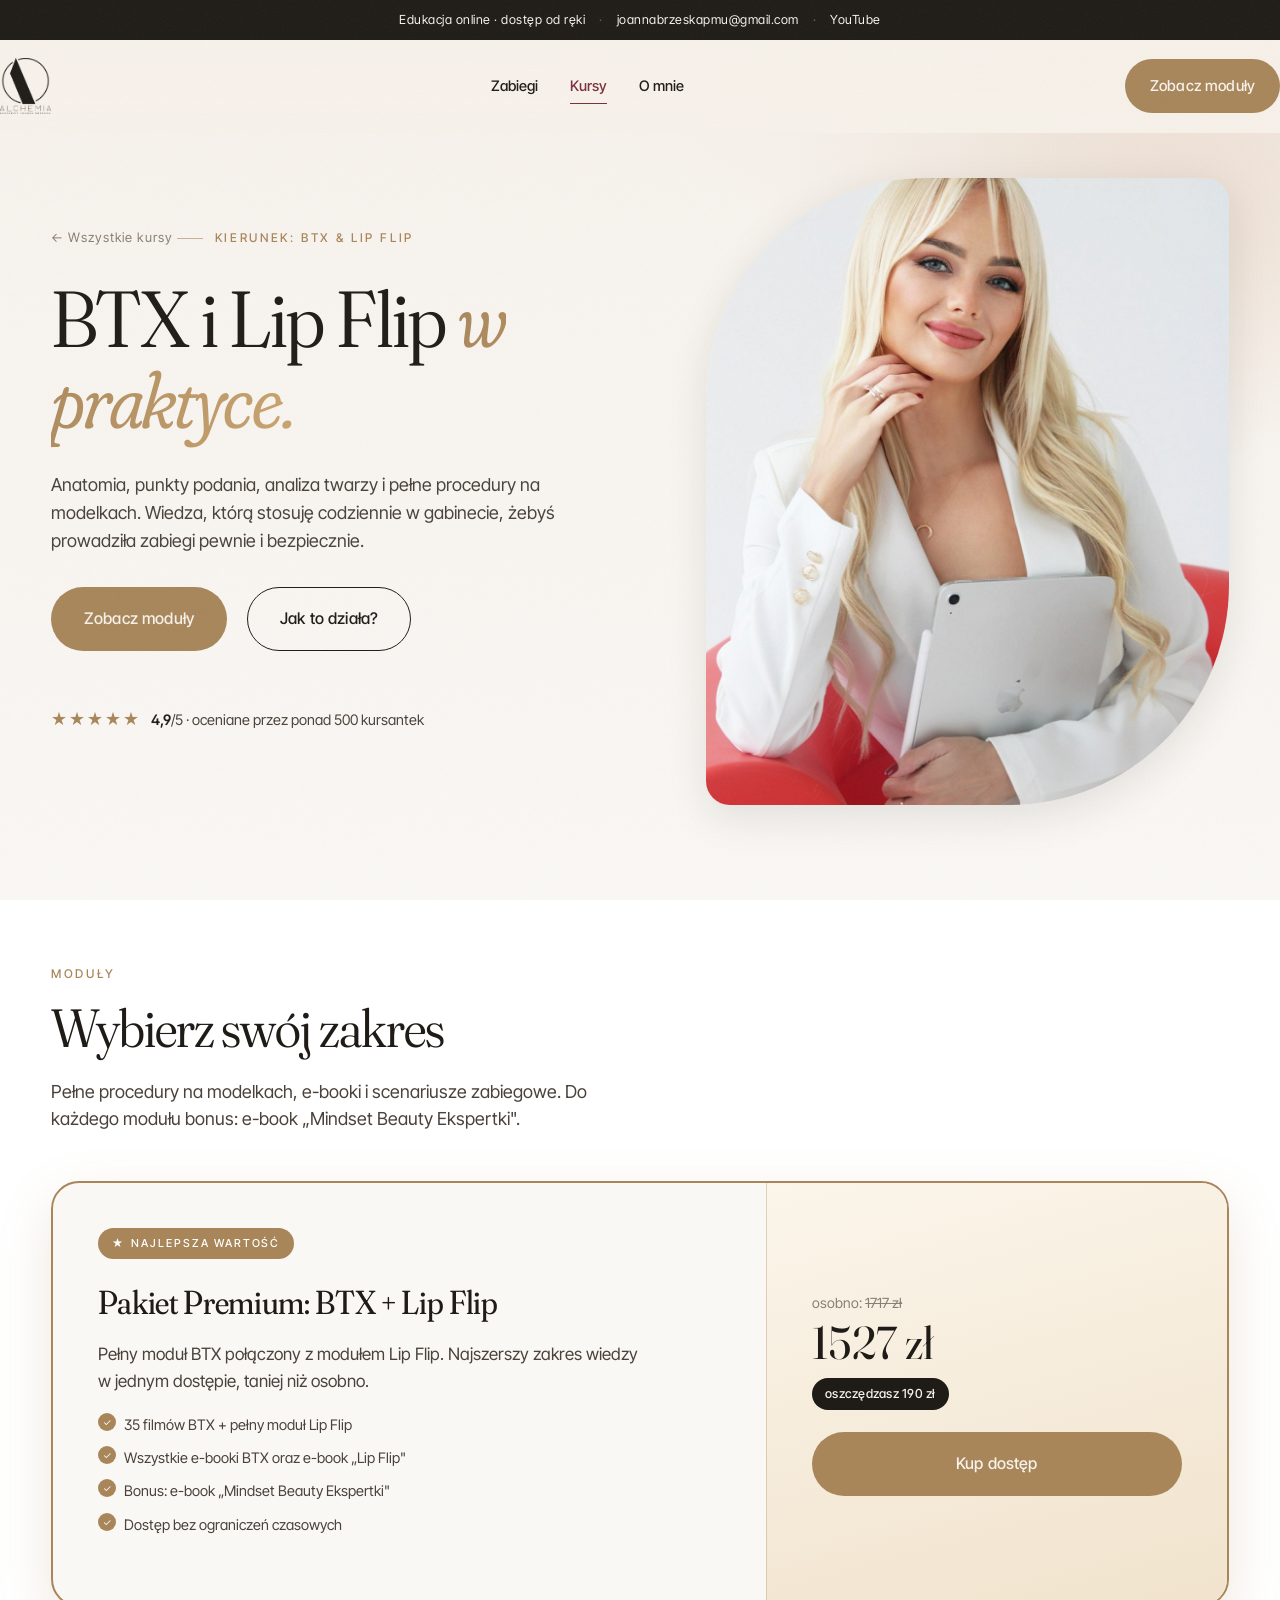
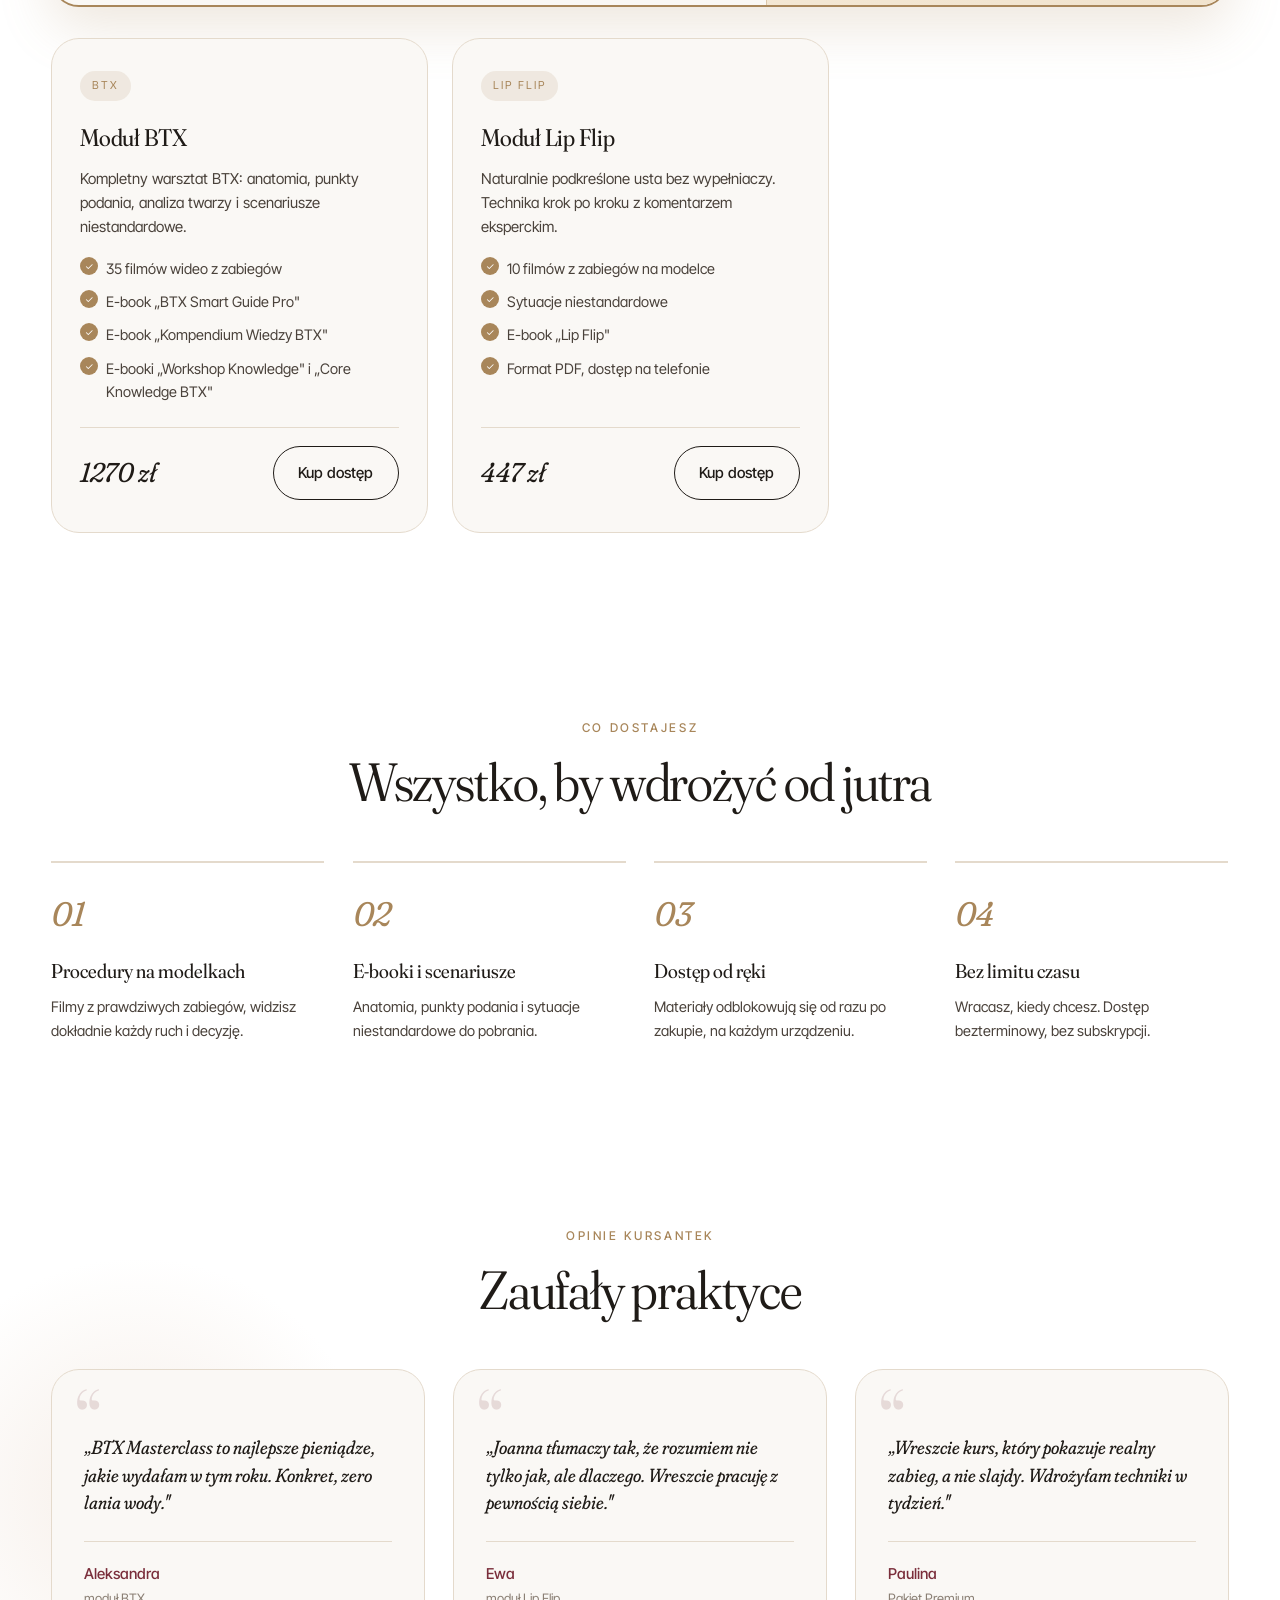
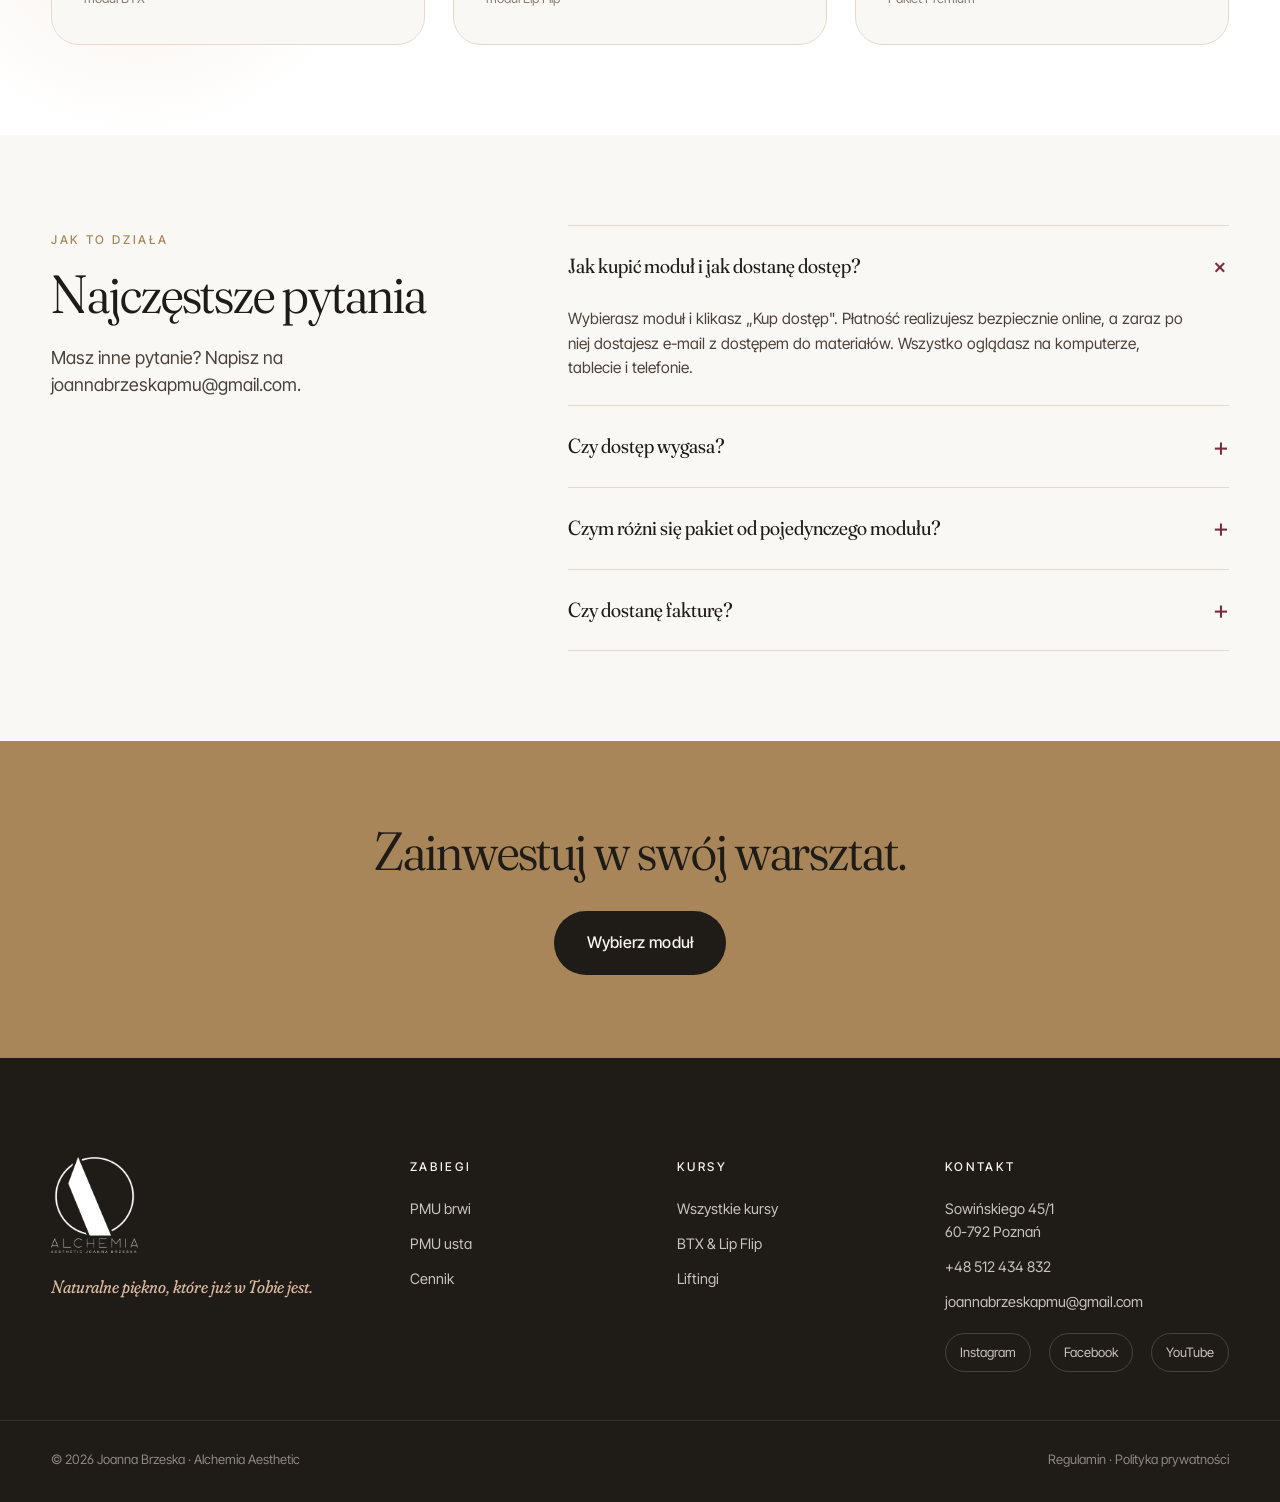
==== kursy-btx.html @ edc07676 "Rozdzielenie kursow na podstrony BTX i Lifting + agregator - kursy.html jako hub kierujacy do dwoch " ====
<!doctype html>
<html lang="pl">
<head>
<meta charset="utf-8" />
<meta name="viewport" content="width=device-width, initial-scale=1" />
<title>Kursy BTX i Lip Flip · Joanna Brzeska</title>
<meta name="description" content="Moduły online BTX i Lip Flip dla specjalistek: pełne procedury na modelkach, anatomia, punkty podania i e-booki. Dostęp od ręki, bez limitu czasu." />
<meta name="theme-color" content="#F7F2EC" />
<link rel="canonical" href="https://joannabrzeska.pl/kursy-btx.html" />
<link rel="icon" type="image/png" href="assets/favicon.png" />
<link rel="apple-touch-icon" href="assets/apple-touch-icon.png" />
<meta property="og:type" content="website" />
<meta property="og:locale" content="pl_PL" />
<meta property="og:site_name" content="Alchemia Aesthetic Joanna Brzeska" />
<meta property="og:url" content="https://joannabrzeska.pl/kursy-btx.html" />
<meta property="og:title" content="Kursy BTX i Lip Flip · Joanna Brzeska" />
<meta property="og:description" content="Moduły online BTX i Lip Flip: pełne procedury na modelkach i e-booki. Dostęp od ręki, bez limitu czasu." />
<meta property="og:image" content="https://joannabrzeska.pl/assets/og-default.jpg" />
<meta property="og:image:width" content="1200" />
<meta property="og:image:height" content="630" />
<meta name="twitter:card" content="summary_large_image" />
<meta name="twitter:title" content="Kursy BTX i Lip Flip · Joanna Brzeska" />
<meta name="twitter:description" content="Moduły online BTX i Lip Flip. Dostęp od ręki, bez limitu czasu." />
<meta name="twitter:image" content="https://joannabrzeska.pl/assets/og-default.jpg" />
<!-- TODO kampanie: wklej tu GA4 / Meta Pixel / Google Ads tag -->
<link rel="preconnect" href="https://fonts.googleapis.com">
<link rel="preconnect" href="https://fonts.gstatic.com" crossorigin>
<link href="https://fonts.googleapis.com/css2?family=Fraunces:ital,opsz,wght,SOFT@0,9..144,300..700,0..100;1,9..144,300..700,0..100&family=Inter+Tight:wght@300;400;500;600&display=swap" rel="stylesheet">
<link rel="stylesheet" href="styles.css" />
</head>
<body class="theme-kursy">

<div class="topbar">
  <div class="container topbar__inner">
    <span>Edukacja online · dostęp od ręki</span>
    <span class="dot">·</span>
    <a href="mailto:joannabrzeskapmu@gmail.com">joannabrzeskapmu@gmail.com</a>
    <span class="dot">·</span>
    <a href="https://www.youtube.com/@joannabrzeska" target="_blank" rel="noopener">YouTube</a>
  </div>
</div>

<header class="nav" id="nav">
  <div class="container nav__inner">
    <a href="index.html" class="brand" aria-label="Alchemia Aesthetic Joanna Brzeska">
      <img class="brand__logo" src="assets/logo-dark.png" alt="Alchemia Aesthetic Joanna Brzeska" width="951" height="1054" decoding="async" />
    </a>
    <nav class="nav__links" aria-label="Główne">
      <a href="zabiegi.html">Zabiegi</a>
      <div class="nav__item nav__item--has-menu">
        <a href="kursy.html" class="is-active" aria-current="page">Kursy</a>
        <div class="nav__menu">
          <a href="kursy.html">Wszystkie kursy</a>
          <a href="kursy-btx.html">BTX &amp; Lip Flip</a>
          <a href="kursy-lifting.html">Liftingi</a>
        </div>
      </div>
      <a href="index.html#o-mnie">O mnie</a>
    </nav>
    <div class="nav__actions">
      <a href="#moduly" class="btn btn--gold">Zobacz moduły</a>
    </div>
    <button class="nav__burger" aria-label="Menu" aria-expanded="false">
      <span></span><span></span><span></span>
    </button>
  </div>
</header>

<!-- PAGE HERO -->
<section class="page-hero">
  <div class="container page-hero__grid">
    <div class="page-hero__copy reveal">
      <a href="kursy.html" class="back-link">&larr; Wszystkie kursy</a>
      <span class="eyebrow">Kierunek: BTX &amp; Lip Flip</span>
      <h1 class="display">BTX i Lip Flip <em>w praktyce.</em></h1>
      <p class="lede">Anatomia, punkty podania, analiza twarzy i pełne procedury na modelkach. Wiedza, którą stosuję codziennie w gabinecie, żebyś prowadziła zabiegi pewnie i bezpiecznie.</p>
      <div class="hero__cta">
        <a href="#moduly" class="btn btn--gold btn--lg">Zobacz moduły</a>
        <a href="#faq" class="btn btn--ghost btn--lg">Jak to działa?</a>
      </div>
      <div class="rating reveal">
        <span class="rating__stars" aria-hidden="true">★★★★★</span>
        <span class="rating__text"><strong>4,9</strong>/5 &middot; oceniane przez ponad 500 kursantek</span>
      </div>
    </div>
    <div class="page-hero__visual reveal">
      <div class="page-hero__img" style="background-image:url('assets/kursy-hero.jpg')"></div>
    </div>
  </div>
</section>

<!-- MODULES -->
<section class="modules-light" id="moduly">
  <div class="container">
    <div class="section-head section-head--left reveal">
      <span class="eyebrow">Moduły</span>
      <h2 class="display display--md">Wybierz swój zakres</h2>
      <p class="lede">Pełne procedury na modelkach, e-booki i scenariusze zabiegowe. Do każdego modułu bonus: e-book „Mindset Beauty Ekspertki".</p>
    </div>

    <article class="bundle reveal">
      <div class="bundle__main">
        <span class="bundle__badge">Najlepsza wartość</span>
        <h3>Pakiet Premium: BTX + Lip Flip</h3>
        <p>Pełny moduł BTX połączony z modułem Lip Flip. Najszerszy zakres wiedzy w jednym dostępie, taniej niż osobno.</p>
        <ul class="module-card__incl">
          <li>35 filmów BTX + pełny moduł Lip Flip</li>
          <li>Wszystkie e-booki BTX oraz e-book „Lip Flip"</li>
          <li>Bonus: e-book „Mindset Beauty Ekspertki"</li>
          <li>Dostęp bez ograniczeń czasowych</li>
        </ul>
      </div>
      <div class="bundle__buy">
        <span class="bundle__was">osobno: <s>1717 zł</s></span>
        <span class="bundle__now">1527 zł</span>
        <span class="bundle__save">oszczędzasz 190 zł</span>
        <a href="#" data-checkout="btx-premium" class="btn btn--gold btn--lg">Kup dostęp</a>
      </div>
    </article>

    <div class="modules-light__grid">
      <article class="module-card reveal">
        <span class="module-card__cat">BTX</span>
        <h3>Moduł BTX</h3>
        <p>Kompletny warsztat BTX: anatomia, punkty podania, analiza twarzy i scenariusze niestandardowe.</p>
        <ul class="module-card__incl">
          <li>35 filmów wideo z zabiegów</li>
          <li>E-book „BTX Smart Guide Pro"</li>
          <li>E-book „Kompendium Wiedzy BTX"</li>
          <li>E-booki „Workshop Knowledge" i „Core Knowledge BTX"</li>
        </ul>
        <div class="module-card__foot">
          <span class="module-card__price">1270 zł</span>
          <a href="#" data-checkout="btx-modul" class="btn btn--ghost">Kup dostęp</a>
        </div>
      </article>

      <article class="module-card reveal">
        <span class="module-card__cat">Lip Flip</span>
        <h3>Moduł Lip Flip</h3>
        <p>Naturalnie podkreślone usta bez wypełniaczy. Technika krok po kroku z komentarzem eksperckim.</p>
        <ul class="module-card__incl">
          <li>10 filmów z zabiegów na modelce</li>
          <li>Sytuacje niestandardowe</li>
          <li>E-book „Lip Flip"</li>
          <li>Format PDF, dostęp na telefonie</li>
        </ul>
        <div class="module-card__foot">
          <span class="module-card__price">447 zł</span>
          <a href="#" data-checkout="lip-flip" class="btn btn--ghost">Kup dostęp</a>
        </div>
      </article>
    </div>
  </div>
</section>

<!-- WHAT YOU GET -->
<section class="benefits-light">
  <div class="container">
    <div class="section-head reveal">
      <span class="eyebrow">Co dostajesz</span>
      <h2 class="display display--md">Wszystko, by wdrożyć od jutra</h2>
    </div>
    <div class="benefits-light__grid">
      <div class="benefitl reveal"><span class="benefitl__num">01</span><h3>Procedury na modelkach</h3><p>Filmy z prawdziwych zabiegów, widzisz dokładnie każdy ruch i decyzję.</p></div>
      <div class="benefitl reveal"><span class="benefitl__num">02</span><h3>E-booki i scenariusze</h3><p>Anatomia, punkty podania i sytuacje niestandardowe do pobrania.</p></div>
      <div class="benefitl reveal"><span class="benefitl__num">03</span><h3>Dostęp od ręki</h3><p>Materiały odblokowują się od razu po zakupie, na każdym urządzeniu.</p></div>
      <div class="benefitl reveal"><span class="benefitl__num">04</span><h3>Bez limitu czasu</h3><p>Wracasz, kiedy chcesz. Dostęp bezterminowy, bez subskrypcji.</p></div>
    </div>
  </div>
</section>

<!-- TESTIMONIALS -->
<section class="testimonials">
  <div class="container">
    <div class="section-head reveal">
      <span class="eyebrow">Opinie kursantek</span>
      <h2 class="display display--md">Zaufały praktyce</h2>
    </div>
    <div class="testimonials__grid">
      <blockquote class="testi reveal">
        <p>„BTX Masterclass to najlepsze pieniądze, jakie wydałam w tym roku. Konkret, zero lania wody."</p>
        <footer><strong>Aleksandra</strong><span>moduł BTX</span></footer>
      </blockquote>
      <blockquote class="testi reveal">
        <p>„Joanna tłumaczy tak, że rozumiem nie tylko jak, ale dlaczego. Wreszcie pracuję z pewnością siebie."</p>
        <footer><strong>Ewa</strong><span>moduł Lip Flip</span></footer>
      </blockquote>
      <blockquote class="testi reveal">
        <p>„Wreszcie kurs, który pokazuje realny zabieg, a nie slajdy. Wdrożyłam techniki w tydzień."</p>
        <footer><strong>Paulina</strong><span>Pakiet Premium</span></footer>
      </blockquote>
    </div>
  </div>
</section>

<!-- FAQ -->
<section class="faq faq--light" id="faq">
  <div class="container faq__inner">
    <div class="section-head section-head--left reveal">
      <span class="eyebrow">Jak to działa</span>
      <h2 class="display display--md">Najczęstsze pytania</h2>
      <p class="lede">Masz inne pytanie? Napisz na <a href="mailto:joannabrzeskapmu@gmail.com">joannabrzeskapmu@gmail.com</a>.</p>
    </div>
    <div class="faq__list reveal">
      <details class="faq__item" open>
        <summary>Jak kupić moduł i jak dostanę dostęp?</summary>
        <p>Wybierasz moduł i klikasz „Kup dostęp". Płatność realizujesz bezpiecznie online, a zaraz po niej dostajesz e-mail z dostępem do materiałów. Wszystko oglądasz na komputerze, tablecie i telefonie.</p>
      </details>
      <details class="faq__item">
        <summary>Czy dostęp wygasa?</summary>
        <p>Nie. Dostęp jest bezterminowy, wracasz do materiałów, kiedy tylko chcesz, bez żadnej subskrypcji.</p>
      </details>
      <details class="faq__item">
        <summary>Czym różni się pakiet od pojedynczego modułu?</summary>
        <p>Pakiet Premium łączy pełny moduł BTX z modułem Lip Flip w jednym dostępie i jest tańszy niż zakup obu osobno.</p>
      </details>
      <details class="faq__item">
        <summary>Czy dostanę fakturę?</summary>
        <p>Tak. Po zakupie otrzymasz potwierdzenie i fakturę na podany adres e-mail.</p>
      </details>
    </div>
  </div>
</section>

<!-- CTA BAND -->
<section class="cta-band cta-band--gold reveal">
  <div class="container">
    <h2 class="display display--md">Zainwestuj w swój warsztat.</h2>
    <a href="#moduly" class="btn btn--primary btn--lg">Wybierz moduł</a>
  </div>
</section>

<!-- STICKY MOBILE CTA -->
<div class="mobile-cta" aria-label="Szybkie akcje">
  <a href="#moduly" class="btn btn--gold">Zobacz moduły</a>
  <a href="kursy-lifting.html" class="btn btn--ghost">Liftingi</a>
</div>

<footer class="footer">
  <div class="container footer__grid">
    <div class="footer__brand">
      <img class="brand__logo brand__logo--footer" src="assets/logo-white.png" alt="Alchemia Aesthetic Joanna Brzeska" width="951" height="1054" loading="lazy" decoding="async" />
      <p>Naturalne piękno, które już w&nbsp;Tobie jest.</p>
    </div>
    <div>
      <h4>Zabiegi</h4>
      <ul>
        <li><a href="zabiegi.html#oferta">PMU brwi</a></li>
        <li><a href="zabiegi.html#oferta">PMU usta</a></li>
        <li><a href="zabiegi.html#cennik">Cennik</a></li>
      </ul>
    </div>
    <div>
      <h4>Kursy</h4>
      <ul>
        <li><a href="kursy.html">Wszystkie kursy</a></li>
        <li><a href="kursy-btx.html">BTX &amp; Lip Flip</a></li>
        <li><a href="kursy-lifting.html">Liftingi</a></li>
      </ul>
    </div>
    <div>
      <h4>Kontakt</h4>
      <ul>
        <li>Sowińskiego 45/1<br/>60-792 Poznań</li>
        <li><a href="tel:+48512434832">+48 512 434 832</a></li>
        <li><a href="mailto:joannabrzeskapmu@gmail.com">joannabrzeskapmu@gmail.com</a></li>
      </ul>
      <div class="footer__social">
        <a href="https://www.instagram.com/joannabrzeskapmu/" target="_blank" rel="noopener">Instagram</a>
        <a href="https://www.facebook.com/joannabrzeskapmu/" target="_blank" rel="noopener">Facebook</a>
        <a href="https://www.youtube.com/@joannabrzeska" target="_blank" rel="noopener">YouTube</a>
      </div>
    </div>
  </div>
  <div class="container footer__bottom">
    <span>&copy; 2026 Joanna Brzeska · Alchemia Aesthetic</span>
    <span><a href="#">Regulamin</a> · <a href="#">Polityka prywatności</a></span>
  </div>
</footer>

<script src="script.js"></script>
</body>
</html>
---- styles.css ----
/* ============================================
   Joanna Brzeska — Redesign v0.1
   Palette: cream / graphite / burgundy / nude / gold
   Type: Fraunces (display) + Inter Tight (body)
   ============================================ */

:root {
  --cream:        #F7F2EC;
  --cream-2:      #EFE7DC;
  --paper:        #FAF8F5;
  --graphite:     #1F1B17;
  --graphite-2:   #4A423B;
  --muted:        #8A7F74;
  --line:         #E4DACC;
  --nude:         #E8D4C4;
  --nude-2:       #D9B8A0;
  --burgundy:     #7A2E3B;
  --burgundy-dk:  #5C1F2A;
  --gold:         #A8865A;

  --ff-display: "Fraunces", "Times New Roman", serif;
  --ff-body:    "Inter Tight", -apple-system, BlinkMacSystemFont, "Segoe UI", sans-serif;

  --radius-sm: 6px;
  --radius:    14px;
  --radius-lg: 28px;

  --shadow-sm: 0 1px 2px rgba(31,27,23,.04), 0 4px 12px rgba(31,27,23,.04);
  --shadow:    0 12px 40px rgba(31,27,23,.10);
  --shadow-lg: 0 30px 80px rgba(31,27,23,.18);

  --max: 1280px;
  --gutter: clamp(20px, 4vw, 56px);

  --ease: cubic-bezier(.22,.61,.36,1);
}

* { box-sizing: border-box; }

html { scroll-behavior: smooth; -webkit-text-size-adjust: 100%; }

body {
  margin: 0;
  font-family: var(--ff-body);
  font-size: 17px;
  line-height: 1.6;
  color: var(--graphite);
  background: var(--cream);
  font-feature-settings: "ss01","cv11";
  -webkit-font-smoothing: antialiased;
}

img { max-width: 100%; display: block; }
a { color: inherit; text-decoration: none; transition: color .25s var(--ease), opacity .25s var(--ease); }
a:hover { color: var(--burgundy); }
button { font-family: inherit; cursor: pointer; }

.container {
  max-width: var(--max);
  margin: 0 auto;
  padding: 0 var(--gutter);
}

/* ---------- TYPE ---------- */
.display {
  font-family: var(--ff-display);
  font-weight: 350;
  font-style: normal;
  font-variation-settings: "opsz" 144, "SOFT" 50;
  letter-spacing: -0.02em;
  line-height: 1.02;
  font-size: clamp(2.6rem, 6.2vw, 5.6rem);
  margin: 0 0 .4em;
  color: var(--graphite);
}
.display em {
  font-style: italic;
  font-variation-settings: "opsz" 144, "SOFT" 100;
  color: var(--burgundy);
}
.display--md { font-size: clamp(2rem, 4.2vw, 3.4rem); }
.display--light { color: var(--cream); }
.display--light em { color: var(--nude-2); }

.eyebrow {
  display: inline-block;
  text-transform: uppercase;
  letter-spacing: 0.22em;
  font-size: 12px;
  font-weight: 500;
  color: var(--burgundy);
  margin-bottom: 18px;
}
.eyebrow--light { color: var(--nude-2); }

.lede {
  font-size: clamp(1.05rem, 1.4vw, 1.2rem);
  color: var(--graphite-2);
  max-width: 56ch;
  margin: 0 0 32px;
  line-height: 1.55;
}
.lede--center { margin-left: auto; margin-right: auto; text-align: center; }
.lede--light { color: rgba(247,242,236,.78); }

.section-head { text-align: center; margin: 0 auto clamp(40px, 6vw, 80px); max-width: 760px; }
.section-head .lede { margin-top: 8px; }

/* ---------- BUTTONS ---------- */
.btn {
  display: inline-flex;
  align-items: center;
  gap: 10px;
  padding: 14px 24px;
  border-radius: 999px;
  font-size: 15px;
  font-weight: 500;
  letter-spacing: 0.01em;
  border: 1px solid transparent;
  transition: all .3s var(--ease);
  white-space: nowrap;
  cursor: pointer;
}
.btn--lg { padding: 18px 32px; font-size: 16px; }
.btn--primary {
  background: var(--graphite);
  color: var(--cream);
}
.btn--primary:hover { background: var(--burgundy); color: var(--cream); transform: translateY(-1px); }
.btn--ghost {
  background: transparent;
  color: var(--graphite);
  border-color: var(--graphite);
}
.btn--ghost:hover { background: var(--graphite); color: var(--cream); }
.btn--gold {
  background: var(--gold);
  color: var(--cream);
}
.btn--gold:hover { background: var(--graphite); }
.btn--link {
  background: transparent;
  padding: 14px 4px;
  color: var(--graphite);
  border-radius: 0;
  position: relative;
}
.btn--link::after {
  content: "";
  position: absolute;
  left: 4px; right: 4px; bottom: 8px;
  height: 1px;
  background: currentColor;
  transform-origin: left;
  transition: transform .35s var(--ease);
}
.btn--link:hover { color: var(--burgundy); }
.btn--link:hover::after { transform: scaleX(.6); }

.arrow-link {
  display: inline-flex;
  align-items: center;
  gap: 10px;
  font-weight: 500;
  font-size: 15px;
  color: var(--burgundy);
}
.arrow-link span { transition: transform .3s var(--ease); display: inline-block; }
.arrow-link:hover span { transform: translateX(6px); }
.arrow-link--light { color: var(--nude-2); }

/* ---------- TOPBAR ---------- */
.topbar {
  background: var(--graphite);
  color: var(--cream);
  font-size: 12.5px;
  letter-spacing: 0.04em;
}
.topbar__inner {
  display: flex;
  align-items: center;
  justify-content: center;
  gap: 14px;
  padding: 10px 0;
  flex-wrap: wrap;
}
.topbar .dot { opacity: .35; }
.topbar a:hover { color: var(--nude-2); }

/* ---------- NAV ---------- */
.nav {
  position: sticky;
  top: 0;
  z-index: 50;
  background: rgba(247,242,236,.85);
  backdrop-filter: saturate(180%) blur(20px);
  -webkit-backdrop-filter: saturate(180%) blur(20px);
  border-bottom: 1px solid transparent;
  transition: border-color .3s var(--ease), background .3s var(--ease);
}
.nav.is-scrolled {
  border-bottom-color: var(--line);
  background: rgba(247,242,236,.92);
}
.nav__inner {
  display: flex;
  align-items: center;
  justify-content: space-between;
  gap: 24px;
  padding: 18px 0;
}
.brand {
  display: flex;
  flex-direction: column;
  line-height: 1;
}
.brand__name {
  font-family: var(--ff-display);
  font-size: 22px;
  font-weight: 400;
  letter-spacing: -0.01em;
  font-variation-settings: "opsz" 60, "SOFT" 50;
}
.brand__sub {
  font-size: 10.5px;
  letter-spacing: 0.32em;
  text-transform: uppercase;
  color: var(--burgundy);
  margin-top: 4px;
}
.brand--light { color: var(--cream); }
.brand--light .brand__sub { color: var(--nude-2); }

.nav__links { display: flex; gap: 32px; }
.nav__links a {
  font-size: 14.5px;
  font-weight: 500;
  position: relative;
  padding: 6px 0;
}
.nav__links a::after {
  content: "";
  position: absolute; left: 0; right: 0; bottom: 0;
  height: 1px;
  background: var(--burgundy);
  transform: scaleX(0);
  transform-origin: left;
  transition: transform .3s var(--ease);
}
.nav__links a:hover::after { transform: scaleX(1); }

.nav__actions { display: flex; gap: 12px; align-items: center; }
.nav__burger { display: none; background: none; border: 0; width: 40px; height: 40px; padding: 8px; }
.nav__burger span { display: block; height: 1.5px; background: var(--graphite); margin: 5px 0; transition: transform .3s var(--ease); }

/* ---------- HERO ---------- */
.hero {
  padding: clamp(28px, 3.5vw, 56px) 0 clamp(36px, 5vw, 72px);
  position: relative;
  overflow: hidden;
}
.hero::before {
  content: "";
  position: absolute;
  top: -200px; right: -200px;
  width: 600px; height: 600px;
  background: radial-gradient(circle, var(--nude) 0%, transparent 70%);
  opacity: .5;
  pointer-events: none;
}
.hero__grid {
  display: grid;
  grid-template-columns: 1.05fr 1fr;
  gap: clamp(40px, 6vw, 80px);
  align-items: center;
  position: relative;
}
.hero__copy .display { margin-top: 8px; }
.hero__cta {
  display: flex;
  align-items: center;
  gap: 20px;
  flex-wrap: wrap;
  margin-bottom: 56px;
}
.hero__proof {
  list-style: none;
  padding: 0;
  margin: 0;
  display: grid;
  grid-template-columns: repeat(3, 1fr);
  gap: 24px;
  padding-top: 32px;
  border-top: 1px solid var(--line);
}
.hero__proof li { display: flex; flex-direction: column; gap: 4px; }
.hero__proof strong {
  font-family: var(--ff-display);
  font-size: clamp(1.6rem, 2.4vw, 2.2rem);
  font-weight: 400;
  color: var(--burgundy);
  font-variation-settings: "opsz" 144;
  line-height: 1;
}
.hero__proof span { font-size: 13px; color: var(--graphite-2); letter-spacing: 0.02em; }

.hero__visual {
  position: relative;
  aspect-ratio: 4 / 5;
  max-height: 720px;
}
.hero__img {
  position: absolute;
  background-size: cover;
  background-position: center;
  border-radius: var(--radius-lg);
  box-shadow: var(--shadow);
}
.hero__img--1 {
  inset: 0 30% 18% 0;
  border-radius: 200px 24px 200px 24px;
}
.hero__img--2 {
  inset: 35% 0 0 45%;
  border-radius: 24px 200px 24px 200px;
  border: 8px solid var(--cream);
}
.hero__badge {
  position: absolute;
  top: 8%;
  right: -4%;
  background: var(--cream);
  border: 1px solid var(--line);
  padding: 16px 22px;
  border-radius: var(--radius);
  display: flex;
  flex-direction: column;
  align-items: flex-start;
  box-shadow: var(--shadow-sm);
  z-index: 2;
}
.hero__badge-label {
  font-size: 11px;
  text-transform: uppercase;
  letter-spacing: 0.22em;
  color: var(--graphite-2);
}
.hero__badge-value {
  font-family: var(--ff-display);
  font-style: italic;
  font-size: 22px;
  color: var(--burgundy);
  font-variation-settings: "opsz" 144, "SOFT" 100;
  margin-top: 4px;
}

/* ---------- MARQUEE ---------- */
.marquee {
  background: var(--graphite);
  color: var(--cream);
  overflow: hidden;
  padding: 22px 0;
  border-top: 1px solid rgba(247,242,236,.08);
  border-bottom: 1px solid rgba(247,242,236,.08);
}
.marquee__track {
  display: flex;
  gap: 36px;
  white-space: nowrap;
  animation: marquee 40s linear infinite;
  font-family: var(--ff-display);
  font-style: italic;
  font-size: 22px;
  font-weight: 350;
  font-variation-settings: "opsz" 144, "SOFT" 100;
}
.marquee__track span:nth-child(even) { color: var(--gold); }
@keyframes marquee {
  to { transform: translateX(-50%); }
}

/* ---------- PATH SPLITTER ---------- */
.paths { padding: clamp(80px, 10vw, 140px) 0; }
.paths__grid {
  display: grid;
  grid-template-columns: 1fr 1fr;
  gap: 28px;
}
.path-card {
  display: flex;
  flex-direction: column;
  background: var(--paper);
  border-radius: var(--radius-lg);
  overflow: hidden;
  box-shadow: var(--shadow-sm);
  transition: transform .4s var(--ease), box-shadow .4s var(--ease);
  color: var(--graphite);
}
.path-card:hover { transform: translateY(-6px); box-shadow: var(--shadow); color: var(--graphite); }
.path-card__img {
  aspect-ratio: 16/10;
  background-size: cover;
  background-position: center;
  transition: transform .8s var(--ease);
}
.path-card:hover .path-card__img { transform: scale(1.04); }
.path-card__body { padding: clamp(28px, 3vw, 44px); }
.path-card__body h3 {
  font-family: var(--ff-display);
  font-weight: 400;
  font-variation-settings: "opsz" 144, "SOFT" 50;
  font-size: clamp(1.6rem, 2.4vw, 2.2rem);
  margin: 12px 0 12px;
  letter-spacing: -0.01em;
}
.path-card__body p { color: var(--graphite-2); margin: 0 0 24px; max-width: 46ch; }
.path-card--client .eyebrow--light { color: var(--burgundy); }
.path-card--pro { background: var(--graphite); color: var(--cream); }
.path-card--pro h3 { color: var(--cream); }
.path-card--pro p { color: rgba(247,242,236,.7); }
.path-card--pro .arrow-link { color: var(--nude-2); }
.path-card--pro .eyebrow--light { color: var(--nude-2); }

/* ---------- ABOUT ---------- */
.about { padding: clamp(80px, 10vw, 140px) 0; background: var(--paper); }
.about__grid {
  display: grid;
  grid-template-columns: 0.9fr 1fr;
  gap: clamp(40px, 6vw, 100px);
  align-items: center;
}
.about__visual { position: relative; aspect-ratio: 4/5; }
.about__img {
  position: absolute;
  inset: 0;
  background-size: cover;
  background-position: center;
  border-radius: var(--radius-lg);
  box-shadow: var(--shadow);
}
.about__quote {
  position: absolute;
  bottom: -20px;
  left: -32px;
  max-width: 320px;
  background: var(--cream);
  padding: 24px 28px;
  border-radius: var(--radius);
  border-left: 3px solid var(--burgundy);
  box-shadow: var(--shadow);
}
.about__quote p {
  font-family: var(--ff-display);
  font-style: italic;
  font-variation-settings: "opsz" 144, "SOFT" 100;
  font-size: 18px;
  line-height: 1.45;
  margin: 0 0 8px;
  color: var(--graphite);
}
.about__quote span { font-size: 12px; letter-spacing: 0.2em; text-transform: uppercase; color: var(--burgundy); }
.about__copy .lede { margin-bottom: 20px; }
.about__copy p { color: var(--graphite-2); margin: 0 0 20px; }
.about__facts {
  list-style: none;
  padding: 0;
  margin: 32px 0;
  display: grid;
  grid-template-columns: 1fr 1fr;
  gap: 24px 32px;
}
.about__facts li {
  display: flex;
  align-items: baseline;
  gap: 16px;
  border-top: 1px solid var(--line);
  padding-top: 16px;
  font-size: 14.5px;
  color: var(--graphite-2);
}
.about__facts span {
  font-family: var(--ff-display);
  font-style: italic;
  font-variation-settings: "opsz" 144, "SOFT" 100;
  font-size: 32px;
  color: var(--burgundy);
  line-height: 1;
}

/* ---------- MANIFESTO ---------- */
.manifesto {
  padding: clamp(80px, 12vw, 160px) 0;
  background: var(--burgundy);
  color: var(--cream);
  text-align: center;
}
.manifesto__text {
  font-family: var(--ff-display);
  font-weight: 350;
  font-variation-settings: "opsz" 144, "SOFT" 100;
  font-size: clamp(1.6rem, 3.6vw, 3rem);
  line-height: 1.2;
  letter-spacing: -0.01em;
  max-width: 22ch;
  margin: 0 auto;
}
.manifesto__text em {
  font-style: italic;
  color: var(--nude);
}

/* ---------- TREATMENTS ---------- */
.treatments { padding: clamp(80px, 10vw, 140px) 0; }
.treatments__grid {
  display: grid;
  grid-template-columns: repeat(3, 1fr);
  gap: 28px;
}
.treatment-card {
  background: var(--paper);
  border-radius: var(--radius-lg);
  overflow: hidden;
  display: flex;
  flex-direction: column;
  transition: transform .4s var(--ease), box-shadow .4s var(--ease);
}
.treatment-card:hover { transform: translateY(-4px); box-shadow: var(--shadow); }
.treatment-card__img {
  aspect-ratio: 4/3;
  background-size: cover;
  background-position: center;
  transition: transform .8s var(--ease);
}
.treatment-card:hover .treatment-card__img { transform: scale(1.05); }
.treatment-card__body { padding: 28px; display: flex; flex-direction: column; flex: 1; }
.treatment-card__body h3 {
  font-family: var(--ff-display);
  font-weight: 400;
  font-variation-settings: "opsz" 144, "SOFT" 50;
  font-size: 22px;
  margin: 0 0 10px;
  letter-spacing: -0.01em;
}
.treatment-card__body p { margin: 0 0 20px; color: var(--graphite-2); font-size: 15px; flex: 1; }
.treatment-card__meta {
  display: flex;
  justify-content: space-between;
  align-items: center;
  padding-top: 16px;
  border-top: 1px solid var(--line);
}
.treatment-card__meta span {
  font-family: var(--ff-display);
  font-style: italic;
  font-variation-settings: "opsz" 144, "SOFT" 100;
  color: var(--burgundy);
  font-size: 19px;
}
.treatment-card__meta a { font-size: 14px; font-weight: 500; }

.treatments__cta {
  display: flex;
  align-items: center;
  justify-content: center;
  gap: 24px;
  margin-top: 56px;
  flex-wrap: wrap;
}

/* ---------- INSTAGRAM ---------- */
.instagram { padding: clamp(80px, 10vw, 140px) 0; background: var(--cream-2); }
.instagram__grid {
  display: grid;
  grid-template-columns: repeat(6, 1fr);
  gap: 12px;
}
.ig-tile {
  aspect-ratio: 1;
  background-size: cover;
  background-position: center;
  border-radius: var(--radius);
  overflow: hidden;
  position: relative;
  transition: transform .4s var(--ease);
}
.ig-tile::after {
  content: "";
  position: absolute; inset: 0;
  background: linear-gradient(180deg, transparent 40%, rgba(31,27,23,.5));
  opacity: 0;
  transition: opacity .4s var(--ease);
}
.ig-tile:hover { transform: scale(1.02); }
.ig-tile:hover::after { opacity: 1; }
.instagram__cta { text-align: center; margin-top: 48px; }

/* ---------- COURSES ---------- */
.courses {
  padding: clamp(80px, 10vw, 140px) 0;
  background: var(--graphite);
  color: var(--cream);
}
.courses .display--md { color: var(--cream); }
.courses__grid {
  display: grid;
  grid-template-columns: repeat(3, 1fr);
  gap: 24px;
  align-items: stretch;
}
.course-card {
  position: relative;
  background: rgba(247,242,236,.04);
  border: 1px solid rgba(247,242,236,.10);
  border-radius: var(--radius-lg);
  padding: 36px 32px;
  display: flex;
  flex-direction: column;
  transition: all .4s var(--ease);
}
.course-card:hover {
  background: rgba(247,242,236,.07);
  border-color: rgba(247,242,236,.18);
  transform: translateY(-4px);
}
.course-card--featured {
  background: var(--burgundy);
  border-color: var(--burgundy);
}
.course-card--featured:hover { background: var(--burgundy-dk); border-color: var(--burgundy-dk); }
.course-card__tag {
  display: inline-block;
  align-self: flex-start;
  font-size: 11px;
  text-transform: uppercase;
  letter-spacing: 0.18em;
  padding: 6px 12px;
  border-radius: 999px;
  background: rgba(247,242,236,.12);
  color: var(--cream);
  margin-bottom: 28px;
}
.course-card__tag--gold { background: var(--gold); color: var(--graphite); }
.course-card h3 {
  font-family: var(--ff-display);
  font-weight: 400;
  font-variation-settings: "opsz" 144, "SOFT" 50;
  font-size: clamp(1.5rem, 2vw, 1.9rem);
  letter-spacing: -0.01em;
  margin: 0 0 16px;
  color: var(--cream);
}
.course-card p { color: rgba(247,242,236,.72); margin: 0 0 32px; flex: 1; font-size: 15px; }
.course-card__meta {
  display: flex;
  justify-content: space-between;
  align-items: center;
  padding-top: 20px;
  border-top: 1px solid rgba(247,242,236,.12);
}
.course-card__price {
  font-family: var(--ff-display);
  font-style: italic;
  font-variation-settings: "opsz" 144, "SOFT" 100;
  font-size: 26px;
  color: var(--gold);
}
.course-card--featured .course-card__price { color: var(--cream); }
.course-card--featured .arrow-link { color: var(--cream); }
.course-card__price s { font-size: 16px; opacity: .5; margin-left: 6px; }
.courses__cta { text-align: center; margin-top: 56px; }

/* ---------- TESTIMONIALS ---------- */
.testimonials { padding: clamp(80px, 10vw, 140px) 0; }
.testimonials__grid {
  display: grid;
  grid-template-columns: repeat(3, 1fr);
  gap: 28px;
}
.testi {
  margin: 0;
  background: var(--paper);
  padding: 36px 32px;
  border-radius: var(--radius-lg);
  border: 1px solid var(--line);
  position: relative;
}
.testi::before {
  content: "“";
  position: absolute;
  top: 12px; left: 24px;
  font-family: var(--ff-display);
  font-size: 80px;
  color: var(--burgundy);
  opacity: .15;
  line-height: 1;
}
.testi p {
  font-family: var(--ff-display);
  font-style: italic;
  font-variation-settings: "opsz" 144, "SOFT" 100;
  font-size: 19px;
  line-height: 1.45;
  margin: 28px 0 24px;
  color: var(--graphite);
}
.testi footer { padding-top: 20px; border-top: 1px solid var(--line); }
.testi strong { display: block; font-weight: 500; font-size: 15px; color: var(--burgundy); }
.testi span { display: block; font-size: 13px; color: var(--muted); margin-top: 2px; }

/* ---------- STUDIO ---------- */
.studio { padding: clamp(80px, 10vw, 140px) 0; background: var(--paper); }
.studio__grid {
  display: grid;
  grid-template-columns: 1fr 1fr;
  gap: clamp(40px, 6vw, 80px);
  align-items: center;
}
.studio__visual {
  aspect-ratio: 4/5;
  position: relative;
}
.studio__img {
  position: absolute;
  inset: 0;
  background-size: cover;
  background-position: center;
  border-radius: var(--radius-lg);
  box-shadow: var(--shadow);
}
.studio__info {
  list-style: none;
  padding: 0;
  margin: 32px 0;
}
.studio__info li {
  display: grid;
  grid-template-columns: 100px 1fr;
  gap: 24px;
  padding: 18px 0;
  border-top: 1px solid var(--line);
  align-items: baseline;
  font-size: 16px;
}
.studio__info li:last-child { border-bottom: 1px solid var(--line); }
.studio__info span {
  font-size: 12px;
  letter-spacing: 0.22em;
  text-transform: uppercase;
  color: var(--burgundy);
}
.studio__cta { display: flex; gap: 16px; flex-wrap: wrap; margin-top: 8px; }

/* ---------- NEWSLETTER ---------- */
.newsletter { padding: clamp(80px, 10vw, 140px) 0; }
.newsletter__inner {
  background: var(--graphite);
  color: var(--cream);
  border-radius: var(--radius-lg);
  padding: clamp(40px, 5vw, 72px);
  display: grid;
  grid-template-columns: 1fr 1fr;
  gap: clamp(32px, 5vw, 60px);
  align-items: center;
}
.newsletter .display--md { color: var(--cream); }
.newsletter .lede { color: rgba(247,242,236,.7); }
.newsletter .eyebrow { color: var(--nude-2); }
.newsletter__form { display: flex; flex-direction: column; gap: 18px; }
.newsletter__choice {
  display: flex;
  align-items: center;
  gap: 12px;
  font-size: 14.5px;
  color: rgba(247,242,236,.85);
  cursor: pointer;
  padding: 12px 16px;
  border-radius: var(--radius);
  background: rgba(247,242,236,.05);
  border: 1px solid rgba(247,242,236,.08);
  transition: all .25s var(--ease);
}
.newsletter__choice:has(input:checked) {
  background: rgba(168,134,90,.15);
  border-color: var(--gold);
  color: var(--cream);
}
.newsletter__choice input { accent-color: var(--gold); }
.newsletter__field {
  display: flex;
  gap: 10px;
  margin-top: 8px;
}
.newsletter__field input {
  flex: 1;
  padding: 16px 20px;
  border-radius: 999px;
  border: 1px solid rgba(247,242,236,.18);
  background: rgba(247,242,236,.05);
  color: var(--cream);
  font-family: inherit;
  font-size: 15px;
  outline: none;
  transition: border-color .25s var(--ease);
}
.newsletter__field input::placeholder { color: rgba(247,242,236,.5); }
.newsletter__field input:focus { border-color: var(--gold); }
.newsletter__field .btn--primary { background: var(--gold); color: var(--graphite); }
.newsletter__field .btn--primary:hover { background: var(--cream); }

/* ---------- FOOTER ---------- */
.footer {
  background: var(--graphite);
  color: rgba(247,242,236,.78);
  padding: clamp(60px, 8vw, 100px) 0 32px;
  font-size: 14.5px;
}
.footer__grid {
  display: grid;
  grid-template-columns: 1.4fr 1fr 1fr 1.2fr;
  gap: 40px;
  padding-bottom: 48px;
  border-bottom: 1px solid rgba(247,242,236,.10);
}
.footer__brand p {
  font-family: var(--ff-display);
  font-style: italic;
  font-variation-settings: "opsz" 144, "SOFT" 100;
  font-size: 18px;
  color: var(--nude-2);
  max-width: 26ch;
  margin: 20px 0 0;
}
.footer h4 {
  font-family: var(--ff-body);
  font-weight: 500;
  font-size: 12px;
  letter-spacing: 0.22em;
  text-transform: uppercase;
  color: var(--cream);
  margin: 0 0 20px;
}
.footer ul { list-style: none; padding: 0; margin: 0; display: flex; flex-direction: column; gap: 12px; }
.footer ul a:hover { color: var(--nude-2); }
.footer__social { margin-top: 20px; display: flex; gap: 18px; }
.footer__social a {
  padding: 8px 14px;
  border: 1px solid rgba(247,242,236,.18);
  border-radius: 999px;
  font-size: 13px;
}
.footer__social a:hover { border-color: var(--nude-2); color: var(--nude-2); }
.footer__bottom {
  display: flex;
  justify-content: space-between;
  padding-top: 28px;
  font-size: 13px;
  color: rgba(247,242,236,.5);
  flex-wrap: wrap;
  gap: 12px;
}

/* ============================================
   DESTINATION PAGES — added components
   ============================================ */

/* nav active + dark nav */
.nav__links a.is-active { color: var(--burgundy); }
.nav__links a.is-active::after { transform: scaleX(1); }
.nav--dark {
  background: rgba(31,27,23,.72);
  border-bottom-color: rgba(247,242,236,.08);
}
.nav--dark.is-scrolled { background: rgba(31,27,23,.92); border-bottom-color: rgba(247,242,236,.12); }
.nav--dark .nav__links a { color: var(--cream); }
.nav--dark .nav__links a.is-active { color: var(--nude-2); }
.nav--dark .nav__links a::after { background: var(--nude-2); }
.nav--dark .nav__burger span { background: var(--cream); }
.theme-dark { background: var(--graphite); }

/* back link */
.back-link {
  display: inline-block;
  font-size: 13px;
  letter-spacing: 0.08em;
  color: var(--muted);
  margin-bottom: 24px;
}
.back-link:hover { color: var(--burgundy); }
.back-link--light { color: rgba(247,242,236,.6); }
.back-link--light:hover { color: var(--nude-2); }
.btn--link-light { color: var(--cream); }
.btn--link-light:hover { color: var(--nude-2); }
.btn--gold-light { }
.btn--ghost-light { color: var(--cream); border-color: rgba(247,242,236,.4); }
.btn--ghost-light:hover { background: var(--cream); color: var(--graphite); border-color: var(--cream); }

/* ---------- GATEWAY DOORS ---------- */
.gateway { padding: clamp(60px, 8vw, 110px) 0 0; }
.gateway__intro { text-align: center; max-width: 720px; margin: 0 auto clamp(36px, 5vw, 64px); }
.gateway__doors {
  display: grid;
  grid-template-columns: 1fr 1fr;
  min-height: 78vh;
}
.door {
  position: relative;
  display: flex;
  align-items: flex-end;
  overflow: hidden;
  color: var(--cream);
  isolation: isolate;
}
.door::before {
  content: "";
  position: absolute; inset: 0;
  background-image: var(--img);
  background-size: cover;
  background-position: center;
  transform: scale(1.02);
  transition: transform 1s var(--ease);
  z-index: -2;
}
.door::after {
  content: "";
  position: absolute; inset: 0;
  background: linear-gradient(180deg, rgba(31,27,23,.15) 0%, rgba(31,27,23,.85) 100%);
  z-index: -1;
  transition: opacity .5s var(--ease);
}
.door--pro::after { background: linear-gradient(180deg, rgba(92,31,42,.25) 0%, rgba(31,27,23,.9) 100%); }
.door:hover::before { transform: scale(1.08); }
.door:hover { color: var(--cream); }
.door__inner { padding: clamp(36px, 5vw, 72px); max-width: 560px; }
.door__num {
  font-family: var(--ff-display);
  font-style: italic;
  font-variation-settings: "opsz" 144, "SOFT" 100;
  font-size: 20px;
  color: var(--nude-2);
  display: block;
  margin-bottom: 16px;
  opacity: .8;
}
.door .eyebrow--light { color: var(--nude-2); }
.door h3 {
  font-family: var(--ff-display);
  font-weight: 400;
  font-variation-settings: "opsz" 144, "SOFT" 60;
  font-size: clamp(1.9rem, 3vw, 2.8rem);
  letter-spacing: -0.01em;
  line-height: 1.05;
  margin: 8px 0 16px;
  color: var(--cream);
}
.door p { color: rgba(247,242,236,.82); margin: 0 0 28px; max-width: 44ch; }
.door__cta {
  display: inline-flex;
  align-items: center;
  gap: 12px;
  font-weight: 500;
  font-size: 16px;
  padding-bottom: 6px;
  border-bottom: 1px solid rgba(247,242,236,.5);
  transition: border-color .3s var(--ease), gap .3s var(--ease);
}
.door__cta span { transition: transform .3s var(--ease); }
.door:hover .door__cta { border-color: var(--nude-2); }
.door:hover .door__cta span { transform: translateX(8px); }

/* ---------- PAGE HERO ---------- */
.page-hero { padding: clamp(28px, 3.5vw, 56px) 0 clamp(36px, 5vw, 64px); position: relative; overflow: hidden; }
.page-hero::before {
  content: "";
  position: absolute; top: -180px; right: -180px;
  width: 520px; height: 520px;
  background: radial-gradient(circle, var(--nude) 0%, transparent 70%);
  opacity: .5; pointer-events: none;
}
.page-hero--dark { background: var(--graphite); }
.page-hero--dark::before { background: radial-gradient(circle, rgba(122,46,59,.6) 0%, transparent 70%); opacity: .7; }
.page-hero__grid {
  display: grid;
  grid-template-columns: 1.05fr .95fr;
  gap: clamp(40px, 6vw, 80px);
  align-items: center;
  position: relative;
}
.page-hero__copy .display { margin-top: 6px; }
.page-hero__visual { aspect-ratio: 5/6; position: relative; }
.page-hero__img {
  position: absolute; inset: 0;
  background-size: cover; background-position: center;
  border-radius: 220px 24px 220px 24px;
  box-shadow: var(--shadow);
}
.page-hero--dark .page-hero__img { border: 8px solid rgba(247,242,236,.06); }

/* ---------- PROCESS ---------- */
.process { padding: clamp(80px, 10vw, 130px) 0; background: var(--paper); }
.process__grid { display: grid; grid-template-columns: repeat(4, 1fr); gap: 28px; }
.step { position: relative; padding-top: 28px; border-top: 2px solid var(--line); }
.step__num {
  font-family: var(--ff-display);
  font-style: italic;
  font-variation-settings: "opsz" 144, "SOFT" 100;
  font-size: 40px;
  color: var(--burgundy);
  line-height: 1;
  display: block;
  margin-bottom: 16px;
}
.step h3 { font-family: var(--ff-display); font-weight: 400; font-variation-settings: "opsz" 144, "SOFT" 50; font-size: 22px; margin: 0 0 10px; }
.step p { margin: 0; color: var(--graphite-2); font-size: 15px; }

/* ---------- PRICING ---------- */
.pricing { padding: clamp(80px, 10vw, 130px) 0; }
.pricing__grid { display: grid; grid-template-columns: repeat(3, 1fr); gap: 28px; }
.price-group {
  background: var(--paper);
  border: 1px solid var(--line);
  border-radius: var(--radius-lg);
  padding: 36px 32px;
}
.price-group h3 {
  font-family: var(--ff-display);
  font-weight: 400;
  font-variation-settings: "opsz" 144, "SOFT" 50;
  font-size: 24px;
  margin: 0 0 20px;
  color: var(--burgundy);
}
.price-group ul { list-style: none; padding: 0; margin: 0; }
.price-group li {
  display: flex;
  justify-content: space-between;
  align-items: baseline;
  gap: 16px;
  padding: 14px 0;
  border-top: 1px solid var(--line);
  font-size: 15px;
}
.price-group li span { color: var(--graphite-2); }
.price-group li b {
  font-family: var(--ff-display);
  font-style: italic;
  font-variation-settings: "opsz" 144, "SOFT" 100;
  font-weight: 400;
  font-size: 18px;
  color: var(--graphite);
  white-space: nowrap;
}

/* ---------- WHY (dark) ---------- */
.why { padding: clamp(80px, 10vw, 130px) 0; background: var(--graphite); color: var(--cream); }
.why__stats {
  display: grid;
  grid-template-columns: repeat(4, 1fr);
  gap: 32px;
  text-align: center;
}
.why__stats div { padding: 0 12px; border-left: 1px solid rgba(247,242,236,.12); }
.why__stats div:first-child { border-left: 0; }
.why__stats strong {
  font-family: var(--ff-display);
  font-weight: 400;
  font-variation-settings: "opsz" 144;
  font-size: clamp(2.4rem, 4vw, 3.6rem);
  color: var(--gold);
  display: block;
  line-height: 1;
}
.why__stats span { font-size: 14px; color: rgba(247,242,236,.7); margin-top: 8px; display: block; }

/* ---------- MODULES (dark) ---------- */
.modules { padding: clamp(60px, 8vw, 110px) 0 clamp(80px, 10vw, 130px); background: var(--graphite); color: var(--cream); }
.modules__featured {
  display: grid;
  grid-template-columns: 1.2fr 1fr;
  gap: 0;
  background: var(--burgundy);
  border-radius: var(--radius-lg);
  overflow: hidden;
  margin-bottom: 28px;
}
.modules__featured-body { padding: clamp(36px, 4vw, 56px); }
.modules__featured-body h3 {
  font-family: var(--ff-display);
  font-weight: 400;
  font-variation-settings: "opsz" 144, "SOFT" 60;
  font-size: clamp(2rem, 3.4vw, 3rem);
  margin: 18px 0 16px;
  color: var(--cream);
  letter-spacing: -0.01em;
}
.modules__featured-body > p { color: rgba(247,242,236,.85); margin: 0 0 24px; max-width: 52ch; }
.modules__incl { list-style: none; padding: 0; margin: 0 0 32px; }
.modules__incl li {
  position: relative;
  padding: 10px 0 10px 28px;
  border-top: 1px solid rgba(247,242,236,.15);
  font-size: 14.5px;
  color: rgba(247,242,236,.9);
}
.modules__incl li::before {
  content: "✦";
  position: absolute; left: 0;
  color: var(--gold);
}
.modules__featured .course-card__meta { border-top-color: rgba(247,242,236,.2); }
.modules__featured .course-card__price { color: var(--cream); }
.modules__featured-img { background-size: cover; background-position: center; min-height: 320px; }
.modules__ebooks {
  display: flex;
  align-items: center;
  justify-content: space-between;
  gap: 24px;
  margin-top: 40px;
  padding: 32px clamp(28px, 4vw, 44px);
  border: 1px solid rgba(247,242,236,.14);
  border-radius: var(--radius-lg);
  flex-wrap: wrap;
}
.modules__ebooks h3 { font-family: var(--ff-display); font-weight: 400; font-variation-settings: "opsz" 144, "SOFT" 50; font-size: 22px; margin: 0 0 6px; color: var(--cream); }
.modules__ebooks p { margin: 0; color: rgba(247,242,236,.7); font-size: 15px; }

/* ---------- BENEFITS (dark) ---------- */
.benefits { padding: clamp(80px, 10vw, 130px) 0; background: #17130F; color: var(--cream); }
.benefits__grid { display: grid; grid-template-columns: repeat(4, 1fr); gap: 28px; }
.benefit { padding-top: 24px; border-top: 2px solid rgba(247,242,236,.15); }
.benefit__num {
  font-family: var(--ff-display);
  font-style: italic;
  font-variation-settings: "opsz" 144, "SOFT" 100;
  font-size: 34px;
  color: var(--gold);
  display: block;
  margin-bottom: 14px;
}
.benefit h3 { font-family: var(--ff-display); font-weight: 400; font-variation-settings: "opsz" 144, "SOFT" 50; font-size: 20px; margin: 0 0 8px; color: var(--cream); }
.benefit p { margin: 0; color: rgba(247,242,236,.68); font-size: 14.5px; }

/* ---------- TESTIMONIALS dark variant ---------- */
.testimonials--dark { background: var(--graphite); }
.testi--dark { background: rgba(247,242,236,.04); border-color: rgba(247,242,236,.12); }
.testi--dark::before { color: var(--gold); opacity: .25; }
.testi--dark p { color: var(--cream); }
.testi--dark footer { border-top-color: rgba(247,242,236,.12); }
.testi--dark strong { color: var(--nude-2); }
.testi--dark span { color: rgba(247,242,236,.55); }

/* ---------- FAQ (dark) ---------- */
.faq { padding: clamp(80px, 10vw, 130px) 0; background: var(--graphite); color: var(--cream); }
.faq__inner { display: grid; grid-template-columns: .8fr 1.2fr; gap: clamp(40px, 6vw, 80px); align-items: start; }
.section-head--left { text-align: left; margin: 0; }
.faq__list { display: flex; flex-direction: column; }
.faq__item { border-top: 1px solid rgba(247,242,236,.14); }
.faq__item:last-child { border-bottom: 1px solid rgba(247,242,236,.14); }
.faq__item summary {
  list-style: none;
  cursor: pointer;
  padding: 24px 40px 24px 0;
  font-family: var(--ff-display);
  font-weight: 400;
  font-variation-settings: "opsz" 144, "SOFT" 50;
  font-size: clamp(1.1rem, 1.6vw, 1.4rem);
  color: var(--cream);
  position: relative;
  transition: color .25s var(--ease);
}
.faq__item summary::-webkit-details-marker { display: none; }
.faq__item summary::after {
  content: "+";
  position: absolute; right: 0; top: 50%;
  transform: translateY(-50%);
  font-family: var(--ff-body);
  font-size: 26px;
  color: var(--gold);
  transition: transform .3s var(--ease);
}
.faq__item[open] summary::after { transform: translateY(-50%) rotate(45deg); }
.faq__item summary:hover { color: var(--nude-2); }
.faq__item p { margin: 0 40px 24px 0; color: rgba(247,242,236,.72); font-size: 15.5px; }

/* ---------- CTA BAND ---------- */
.cta-band {
  padding: clamp(70px, 9vw, 120px) 0;
  background: var(--burgundy);
  text-align: center;
}
.cta-band .display { margin: 0 0 32px; }
.cta-band--gold { background: var(--gold); }
.cta-band--gold .display { color: var(--graphite); }

/* ---------- REVEAL ANIMATIONS ---------- */
.reveal {
  opacity: 0;
  transform: translateY(28px);
  transition: opacity .9s var(--ease), transform .9s var(--ease);
  will-change: opacity, transform;
}
.reveal.is-visible {
  opacity: 1;
  transform: none;
}

/* ---------- RESPONSIVE ---------- */
@media (max-width: 1024px) {
  .hero__grid { grid-template-columns: 1fr; }
  .hero__visual { max-width: 560px; margin: 20px auto 0; }
  .paths__grid { grid-template-columns: 1fr; }
  .about__grid { grid-template-columns: 1fr; }
  .about__visual { max-width: 520px; margin: 0 auto; }
  .treatments__grid { grid-template-columns: repeat(2, 1fr); }
  .instagram__grid { grid-template-columns: repeat(3, 1fr); }
  .courses__grid { grid-template-columns: 1fr; }
  .testimonials__grid { grid-template-columns: 1fr; }
  .studio__grid { grid-template-columns: 1fr; }
  .studio__visual { max-width: 520px; margin: 0 auto; }
  .newsletter__inner { grid-template-columns: 1fr; }
  .footer__grid { grid-template-columns: 1fr 1fr; }
  .gateway__doors { grid-template-columns: 1fr; min-height: 0; }
  .door { min-height: 64vh; }
  .page-hero__grid { grid-template-columns: 1fr; }
  .page-hero__visual { max-width: 520px; margin: 0 auto; aspect-ratio: 5/4; }
  .process__grid { grid-template-columns: repeat(2, 1fr); }
  .pricing__grid { grid-template-columns: 1fr; }
  .why__stats { grid-template-columns: repeat(2, 1fr); gap: 28px 16px; }
  .why__stats div:nth-child(3) { border-left: 0; }
  .modules__featured { grid-template-columns: 1fr; }
  .modules__featured-img { min-height: 240px; order: -1; }
  .benefits__grid { grid-template-columns: repeat(2, 1fr); }
  .faq__inner { grid-template-columns: 1fr; }
}

@media (max-width: 720px) {
  body { font-size: 16px; }
  .nav__links, .nav__actions .btn--ghost { display: none; }
  .nav__burger { display: block; }
  .topbar .dot:nth-of-type(2), .topbar a:last-of-type { display: none; }
  .treatments__grid { grid-template-columns: 1fr; }
  .instagram__grid { grid-template-columns: repeat(2, 1fr); }
  .about__facts { grid-template-columns: 1fr; }
  .hero__proof { grid-template-columns: 1fr 1fr; gap: 16px; }
  .footer__grid { grid-template-columns: 1fr; }
  .studio__info li { grid-template-columns: 1fr; gap: 4px; padding: 14px 0; }
  .hero__badge { right: 4%; }
  .process__grid { grid-template-columns: 1fr; }
  .benefits__grid { grid-template-columns: 1fr; }
  .why__stats { grid-template-columns: 1fr 1fr; }
}

/* ============================================
   MODERN VIBES — texture, depth, motion
   ============================================ */

/* subtle vertical depth on base background */
body {
  background:
    radial-gradient(120% 80% at 100% 0%, rgba(232,212,196,.35) 0%, transparent 45%),
    linear-gradient(180deg, var(--cream) 0%, var(--paper) 100%);
  background-attachment: fixed;
}
body.theme-dark {
  background:
    radial-gradient(120% 80% at 0% 0%, rgba(122,46,59,.22) 0%, transparent 45%),
    var(--graphite);
  background-attachment: fixed;
}

/* film grain overlay across the whole site */
body::after {
  content: "";
  position: fixed;
  inset: 0;
  z-index: 9998;
  pointer-events: none;
  opacity: .05;
  background-image: url("data:image/svg+xml,%3Csvg xmlns='http://www.w3.org/2000/svg' width='220' height='220'%3E%3Cfilter id='n'%3E%3CfeTurbulence type='fractalNoise' baseFrequency='0.85' numOctaves='4' stitchTiles='stitch'/%3E%3C/filter%3E%3Crect width='100%25' height='100%25' filter='url(%23n)'/%3E%3C/svg%3E");
}

/* animated gradient glows */
@keyframes floatBlob {
  0%, 100% { transform: translate(0, 0) scale(1); }
  50%      { transform: translate(-28px, 22px) scale(1.12); }
}

.hero { z-index: 1; }
.hero::before {
  width: 680px; height: 680px;
  background: radial-gradient(circle, var(--nude) 0%, transparent 70%);
  opacity: .6;
  animation: floatBlob 16s var(--ease) infinite;
}
.hero::after {
  content: "";
  position: absolute;
  bottom: -180px; left: -160px;
  width: 520px; height: 520px;
  background: radial-gradient(circle, rgba(122,46,59,.16) 0%, transparent 70%);
  pointer-events: none;
  z-index: -1;
  animation: floatBlob 22s var(--ease) infinite reverse;
}
.hero__grid { z-index: 1; }

/* expressive gradient accent on hero / page-hero headlines */
.hero .display em,
.page-hero__copy .display em {
  background: linear-gradient(105deg, var(--burgundy) 0%, var(--gold) 100%);
  -webkit-background-clip: text;
  background-clip: text;
  -webkit-text-fill-color: transparent;
  color: var(--burgundy);
}
.page-hero--dark .page-hero__copy .display em {
  background: linear-gradient(105deg, var(--nude-2) 0%, var(--gold) 100%);
  -webkit-background-clip: text;
  background-clip: text;
  -webkit-text-fill-color: transparent;
}

/* eyebrow gets a modern leading tick */
.eyebrow::before {
  content: "";
  display: inline-block;
  width: 26px;
  height: 1px;
  background: currentColor;
  vertical-align: middle;
  margin-right: 12px;
  opacity: .6;
}
.section-head .eyebrow::before,
.gateway__intro .eyebrow::before,
.cta-band .eyebrow::before { display: none; }

/* richer cards — soft ring + lift */
.treatment-card,
.price-group { border: 1px solid var(--line); }
.treatment-card:hover {
  box-shadow: 0 24px 60px rgba(122,46,59,.14);
}
.course-card { backdrop-filter: blur(2px); }

/* gateway intro decorative glow */
.gateway { position: relative; overflow: hidden; }
.gateway::before {
  content: "";
  position: absolute;
  top: -120px; left: 50%;
  transform: translateX(-50%);
  width: 700px; height: 360px;
  background: radial-gradient(ellipse, rgba(232,212,196,.5) 0%, transparent 70%);
  pointer-events: none;
}

/* manifesto — layered glow + grain shows through */
.manifesto { position: relative; overflow: hidden; }
.manifesto::before {
  content: "";
  position: absolute;
  top: -30%; right: -10%;
  width: 600px; height: 600px;
  background: radial-gradient(circle, rgba(168,134,90,.28) 0%, transparent 70%);
  pointer-events: none;
}
.manifesto .container { position: relative; z-index: 1; }

/* testimonials soft tint */
.testimonials { position: relative; }
.testimonials::before {
  content: "";
  position: absolute;
  bottom: 0; left: -8%;
  width: 480px; height: 480px;
  background: radial-gradient(circle, rgba(232,212,196,.4) 0%, transparent 70%);
  pointer-events: none;
}
.testimonials .container { position: relative; z-index: 1; }

/* closing split CTA */
.cta-band--split .cta-band__actions {
  display: flex;
  gap: 18px;
  justify-content: center;
  flex-wrap: wrap;
  margin-top: 8px;
}

/* respect reduced motion */
@media (prefers-reduced-motion: reduce) {
  .hero::before, .hero::after { animation: none; }
  .reveal { transition: none; }
}

/* ============================================
   YOUTUBE VIDEO SECTION + IG EMBED
   ============================================ */
.videos { padding: clamp(80px, 10vw, 130px) 0; position: relative; }
.videos__grid {
  display: grid;
  grid-template-columns: repeat(3, 1fr);
  gap: 24px;
}
.video-card {
  position: relative;
  display: block;
  width: 100%;
  aspect-ratio: 16/9;
  border: 0;
  padding: 0;
  border-radius: var(--radius-lg);
  overflow: hidden;
  cursor: pointer;
  background: var(--graphite);
  text-align: left;
  isolation: isolate;
}
.video-card::before {
  content: "";
  position: absolute; inset: 0;
  background-image: var(--poster);
  background-size: cover;
  background-position: center;
  transition: transform .8s var(--ease), filter .5s var(--ease);
  z-index: -2;
}
.video-card::after {
  content: "";
  position: absolute; inset: 0;
  background: linear-gradient(180deg, rgba(31,27,23,.05) 0%, rgba(31,27,23,.35) 45%, rgba(31,27,23,.82) 100%);
  z-index: -1;
  transition: opacity .4s var(--ease);
}
.video-card:hover::before { transform: scale(1.06); }
.video-card__play {
  position: absolute;
  top: 50%; left: 50%;
  transform: translate(-50%, -50%);
  width: 76px; height: 76px;
  border-radius: 999px;
  background: rgba(247,242,236,.92);
  display: grid;
  place-items: center;
  transition: transform .35s var(--ease), background .35s var(--ease);
  box-shadow: 0 10px 30px rgba(31,27,23,.3);
}
.video-card__play::after {
  content: "";
  width: 0; height: 0;
  border-style: solid;
  border-width: 11px 0 11px 18px;
  border-color: transparent transparent transparent var(--burgundy);
  margin-left: 5px;
}
.video-card:hover .video-card__play { transform: translate(-50%, -50%) scale(1.08); background: var(--cream); }
.video-card__cap {
  position: absolute;
  left: 0; right: 0; bottom: 0;
  padding: 28px 26px;
  display: flex;
  flex-direction: column;
  gap: 6px;
  color: var(--cream);
}
.video-card__kicker {
  font-size: 11px;
  letter-spacing: 0.22em;
  text-transform: uppercase;
  color: var(--nude-2);
}
.video-card__title {
  font-family: var(--ff-display);
  font-weight: 400;
  font-variation-settings: "opsz" 144, "SOFT" 50;
  font-size: 20px;
  line-height: 1.2;
  letter-spacing: -0.01em;
}
.video-card__iframe { position: absolute; inset: 0; width: 100%; height: 100%; border: 0; }
.video-card.is-playing { background: #000; }
.video-card--todo .video-card__play { background: var(--burgundy); }
.video-card--todo .video-card__play::after { border-left-color: var(--cream); }
.videos__cta { text-align: center; margin-top: 48px; }

/* Instagram — our own feed widget */
.ig-feed {
  display: grid;
  grid-template-columns: repeat(4, 1fr);
  gap: 14px;
}
.ig-card {
  position: relative;
  display: block;
  aspect-ratio: 1;
  border-radius: var(--radius);
  overflow: hidden;
  background: var(--cream-2);
  color: var(--cream);
}
.ig-card__img {
  position: absolute;
  inset: 0;
  background-size: cover;
  background-position: center;
  transition: transform .7s var(--ease);
}
.ig-card:hover .ig-card__img { transform: scale(1.06); }
.ig-card__badge {
  position: absolute;
  top: 12px; right: 12px;
  z-index: 2;
  width: 26px; height: 26px;
  display: grid;
  place-items: center;
  border-radius: 7px;
  background: rgba(31,27,23,.45);
  backdrop-filter: blur(4px);
  color: #fff;
  font-size: 13px;
  line-height: 1;
}
.ig-card__overlay {
  position: absolute;
  inset: 0;
  display: flex;
  align-items: flex-end;
  padding: 16px;
  background: linear-gradient(180deg, transparent 45%, rgba(31,27,23,.82) 100%);
  opacity: 0;
  transition: opacity .35s var(--ease);
}
.ig-card:hover .ig-card__overlay { opacity: 1; }
.ig-card__cap {
  font-size: 13px;
  line-height: 1.35;
  display: -webkit-box;
  -webkit-line-clamp: 3;
  -webkit-box-orient: vertical;
  overflow: hidden;
}

@media (max-width: 1024px) { .ig-feed { grid-template-columns: repeat(3, 1fr); } }
@media (max-width: 720px)  { .ig-feed { grid-template-columns: repeat(2, 1fr); } }

@media (max-width: 1024px) {
  .videos__grid { grid-template-columns: 1fr 1fr; }
}
@media (max-width: 720px) {
  .videos__grid { grid-template-columns: 1fr; }
}

/* ============================================
   CONVERSION COMPONENTS
   ============================================ */

/* ---- Rating / trust bar ---- */
.rating {
  display: inline-flex;
  align-items: center;
  gap: 10px;
  margin: 0 0 28px;
  font-size: 14.5px;
  color: var(--graphite-2);
}
.rating--center { display: flex; justify-content: center; margin: 18px auto 0; }
.rating__stars { color: var(--gold); letter-spacing: 2px; font-size: 16px; }
.rating__text strong { color: var(--graphite); font-weight: 600; }
.modules .rating__text { color: rgba(247,242,236,.82); }
.modules .rating__text strong { color: var(--cream); }

/* ---- Sticky mobile CTA bar ---- */
.mobile-cta {
  display: none;
  position: fixed;
  left: 0; right: 0; bottom: 0;
  z-index: 80;
  gap: 10px;
  padding: 12px 16px calc(12px + env(safe-area-inset-bottom));
  background: rgba(247,242,236,.92);
  backdrop-filter: saturate(180%) blur(16px);
  -webkit-backdrop-filter: saturate(180%) blur(16px);
  border-top: 1px solid var(--line);
}
.mobile-cta .btn { flex: 1; justify-content: center; }

/* ---- Callback form (low-friction lead capture) ---- */
.callback { padding: clamp(70px, 9vw, 120px) 0; }
.callback__inner {
  display: grid;
  grid-template-columns: 1fr 1fr;
  gap: clamp(32px, 5vw, 64px);
  align-items: center;
  background: var(--paper);
  border: 1px solid var(--line);
  border-radius: var(--radius-lg);
  padding: clamp(32px, 4vw, 60px);
  box-shadow: var(--shadow);
}
.callback__copy .lede { margin-bottom: 20px; }
.callback__perks { list-style: none; padding: 0; margin: 0; display: flex; flex-direction: column; gap: 12px; }
.callback__perks li {
  position: relative;
  padding-left: 30px;
  font-size: 15px;
  color: var(--graphite-2);
}
.callback__perks li::before {
  content: "✓";
  position: absolute; left: 0; top: -1px;
  width: 20px; height: 20px;
  background: var(--burgundy);
  color: var(--cream);
  border-radius: 999px;
  font-size: 11px;
  display: grid;
  place-items: center;
}
.callback__form { display: flex; flex-direction: column; gap: 16px; }
.callback__form label {
  display: flex;
  flex-direction: column;
  gap: 7px;
  font-size: 13px;
  font-weight: 500;
  letter-spacing: 0.04em;
  text-transform: uppercase;
  color: var(--graphite-2);
}
.callback__opt { text-transform: none; letter-spacing: 0; color: var(--muted); font-weight: 400; }
.callback__form input,
.callback__form select {
  font-family: inherit;
  font-size: 16px;
  padding: 14px 16px;
  border: 1px solid var(--line);
  border-radius: var(--radius);
  background: var(--cream);
  color: var(--graphite);
  outline: none;
  transition: border-color .25s var(--ease), box-shadow .25s var(--ease);
}
.callback__form input:focus,
.callback__form select:focus { border-color: var(--burgundy); box-shadow: 0 0 0 3px rgba(122,46,59,.12); }
.callback__form .btn { margin-top: 4px; justify-content: center; }
.callback__done { margin: 0; color: var(--burgundy); font-weight: 500; }
.callback__alt { margin: 4px 0 0; font-size: 14px; color: var(--muted); text-align: center; }
.callback__alt a { color: var(--burgundy); text-decoration: underline; text-underline-offset: 3px; }

/* ---- FAQ light variant ---- */
.faq--light { background: var(--paper); color: var(--graphite); }
.faq--light .display--md,
.faq--light .section-head .lede { color: inherit; }
.faq--light .eyebrow { color: var(--burgundy); }
.faq--light .faq__item { border-top-color: var(--line); }
.faq--light .faq__item:last-child { border-bottom-color: var(--line); }
.faq--light .faq__item summary { color: var(--graphite); }
.faq--light .faq__item summary::after { color: var(--burgundy); }
.faq--light .faq__item summary:hover { color: var(--burgundy); }
.faq--light .faq__item p { color: var(--graphite-2); }
.faq--light .section-head .lede { color: var(--graphite-2); }

/* ---- Assurance / risk reversal (dark) ---- */
.assurance { padding: clamp(60px, 7vw, 90px) 0; background: var(--graphite); color: var(--cream); }
.assurance__grid { display: grid; grid-template-columns: repeat(3, 1fr); gap: 28px; }
.assurance__item {
  padding: 28px;
  border: 1px solid rgba(247,242,236,.14);
  border-radius: var(--radius-lg);
  background: rgba(247,242,236,.03);
}
.assurance__ic {
  display: grid;
  place-items: center;
  width: 40px; height: 40px;
  border-radius: 999px;
  background: var(--gold);
  color: var(--graphite);
  font-size: 18px;
  margin-bottom: 16px;
}
.assurance__item h3 {
  font-family: var(--ff-display);
  font-weight: 400;
  font-variation-settings: "opsz" 144, "SOFT" 50;
  font-size: 20px;
  margin: 0 0 8px;
  color: var(--cream);
}
.assurance__item p { margin: 0; color: rgba(247,242,236,.72); font-size: 14.5px; }

/* ---- Mobile menu + sticky CTA responsive ---- */
@media (max-width: 720px) {
  body { padding-bottom: 72px; }
  .mobile-cta { display: flex; }
  .nav__actions { display: none; }
  .nav__burger { display: block; position: relative; z-index: 70; }

  .nav__links {
    display: flex;
    flex-direction: column;
    align-items: stretch;
    gap: 0;
    position: absolute;
    top: 100%;
    left: 0;
    right: 0;
    background: var(--cream);
    box-shadow: var(--shadow);
    border-bottom: 1px solid var(--line);
    max-height: 0;
    opacity: 0;
    overflow: hidden;
    padding: 0 var(--gutter);
    transition: max-height .4s var(--ease), opacity .3s var(--ease), padding .4s var(--ease);
    z-index: 60;
  }
  .nav__links.is-open { max-height: 70vh; opacity: 1; padding: 8px var(--gutter) 20px; }
  .nav__links a {
    font-size: 19px;
    padding: 16px 0;
    border-bottom: 1px solid var(--line);
    font-family: var(--ff-display);
    font-weight: 400;
  }
  .nav__links a:last-child { border-bottom: 0; }
  .nav--dark .nav__links { background: var(--graphite); border-bottom-color: rgba(247,242,236,.12); }
  .nav--dark .nav__links a { border-bottom-color: rgba(247,242,236,.12); }

  .callback__inner { grid-template-columns: 1fr; }
  .assurance__grid { grid-template-columns: 1fr; }
}

/* ---- Hero portrait (real cut-out photo) ---- */
.hero__visual--portrait {
  aspect-ratio: auto;
  max-height: none;
  position: relative;
  display: flex;
  align-items: flex-end;
  justify-content: center;
  height: clamp(440px, 48vw, 600px);
  min-height: 0;
  align-self: stretch;
}
.hero__backdrop {
  position: absolute;
  left: 50%;
  bottom: 0;
  transform: translateX(-50%);
  width: min(100%, 400px);
  height: 96%;
  background:
    radial-gradient(110% 85% at 50% 30%, var(--nude) 0%, rgba(232,212,196,.5) 46%, transparent 74%);
  border-radius: 220px 220px 36px 36px;
  z-index: 0;
}
.hero__backdrop::after {
  content: "";
  position: absolute;
  inset: 0;
  border-radius: inherit;
  border: 1px solid rgba(168,134,90,.35);
  -webkit-mask: linear-gradient(180deg, #000 0%, transparent 70%);
          mask: linear-gradient(180deg, #000 0%, transparent 70%);
}
.hero__portrait {
  position: relative;
  z-index: 1;
  height: 108%;
  width: auto;
  max-width: none;
  object-fit: contain;
  object-position: bottom center;
  filter: drop-shadow(0 28px 46px rgba(31,27,23,.20));
}
.hero__visual--portrait .hero__badge { z-index: 2; top: 12%; right: -2%; }

@media (max-width: 1024px) {
  .hero__visual--portrait { max-width: 460px; margin: 0 auto; }
}
@media (max-width: 720px) {
  /* kompaktowy, przycięty pasek zamiast pełnej sylwetki */
  .hero__visual--portrait {
    min-height: 0;
    height: clamp(230px, 54vw, 300px);
    width: 100%;
    max-width: none;
    margin: 4px auto 0;
    align-items: stretch;
  }
  .hero__backdrop {
    width: 100%;
    height: 100%;
    border-radius: var(--radius-lg);
  }
  .hero__backdrop::after { display: none; }
  .hero__portrait {
    height: 100%;
    width: 100%;
    max-width: none;
    object-fit: cover;
    object-position: 50% 6%;
    border-radius: var(--radius-lg);
    filter: none;
  }
  .hero__visual--portrait .hero__badge { display: none; }
}

/* ============================================
   SPACING OPTIMIZATION — tighter vertical rhythm
   ============================================ */
.about, .videos, .treatments, .instagram, .courses, .pricing, .process,
.why, .benefits, .testimonials, .studio, .callback, .assurance, .faq {
  padding-top: clamp(54px, 7vw, 100px);
  padding-bottom: clamp(54px, 7vw, 100px);
}
.manifesto { padding-top: clamp(64px, 8.5vw, 120px); padding-bottom: clamp(64px, 8.5vw, 120px); }
.modules { padding-top: clamp(40px, 5vw, 64px); padding-bottom: clamp(54px, 7vw, 100px); }
.gateway { padding-top: clamp(44px, 5.5vw, 76px); }
.cta-band { padding-top: clamp(52px, 6.5vw, 88px); padding-bottom: clamp(52px, 6.5vw, 88px); }
.section-head { margin-bottom: clamp(28px, 4vw, 52px); }

@media (max-width: 720px) {
  .about, .videos, .treatments, .instagram, .courses, .pricing, .process,
  .why, .benefits, .testimonials, .studio, .callback, .assurance, .faq,
  .manifesto, .modules {
    padding-top: clamp(44px, 11vw, 60px);
    padding-bottom: clamp(44px, 11vw, 60px);
  }
  .section-head { margin-bottom: 28px; }
}

/* ---- Brand logo (real logo image) ---- */
.brand__logo { height: 56px; width: auto; display: block; }
.brand__logo--footer { height: 96px; margin-bottom: 4px; }
@media (max-width: 720px) { .brand__logo { height: 48px; } }

/* ============================================
   PRICING TABS (full cennik)
   ============================================ */
.pricetabs__nav {
  display: flex;
  gap: 10px;
  flex-wrap: wrap;
  justify-content: center;
  margin-bottom: 40px;
}
.pricetab {
  border: 1px solid var(--line);
  background: var(--paper);
  color: var(--graphite-2);
  padding: 11px 20px;
  border-radius: 999px;
  font-size: 14.5px;
  font-weight: 500;
  white-space: nowrap;
  transition: all .25s var(--ease);
}
.pricetab:hover { border-color: var(--burgundy); color: var(--burgundy); }
.pricetab.is-active { background: var(--graphite); border-color: var(--graphite); color: var(--cream); }
.pricepanel[hidden] { display: none; }
.pricepanel__grid {
  columns: 3;
  column-gap: 24px;
}
.pricepanel__grid .price-group {
  break-inside: avoid;
  -webkit-column-break-inside: avoid;
  margin: 0 0 24px;
  width: 100%;
}
.pricepanel__grid--narrow { columns: 2; max-width: 780px; margin: 0 auto; }
.price-group__note {
  font-size: 12.5px;
  color: var(--muted);
  margin: -8px 0 14px;
  font-style: italic;
}
.pricepanel__cta {
  display: flex;
  align-items: center;
  justify-content: space-between;
  gap: 20px;
  flex-wrap: wrap;
  margin-top: 8px;
  padding: 24px clamp(20px, 3vw, 36px);
  background: var(--cream-2);
  border-radius: var(--radius-lg);
}
.pricepanel__cta span {
  font-family: var(--ff-display);
  font-style: italic;
  font-variation-settings: "opsz" 144, "SOFT" 100;
  font-size: clamp(1.05rem, 1.6vw, 1.35rem);
  color: var(--graphite);
}

@media (max-width: 720px) {
  .pricetabs__nav {
    flex-wrap: nowrap;
    overflow-x: auto;
    justify-content: flex-start;
    margin-left: calc(var(--gutter) * -1);
    margin-right: calc(var(--gutter) * -1);
    padding: 0 var(--gutter) 8px;
    -webkit-overflow-scrolling: touch;
    scrollbar-width: none;
  }
  .pricetabs__nav::-webkit-scrollbar { display: none; }
  .pricepanel__grid, .pricepanel__grid--narrow { columns: 1; }
  .pricepanel__cta { flex-direction: column; align-items: stretch; text-align: center; }
  .pricepanel__cta .btn { justify-content: center; }
}

/* ---- page-hero image tag (brow stack) ---- */
.page-hero__visual { position: relative; }
.page-hero__tag {
  position: absolute;
  left: 16px;
  bottom: 16px;
  z-index: 2;
  background: rgba(31,27,23,.7);
  backdrop-filter: blur(6px);
  color: var(--cream);
  font-size: 12px;
  letter-spacing: 0.04em;
  padding: 8px 14px;
  border-radius: 999px;
}

/* ---- Instagram placeholder ---- */
.ig-placeholder {
  position: relative;
  border: 2px dashed var(--nude-2);
  border-radius: var(--radius-lg);
  background: var(--cream-2);
  padding: 20px;
  overflow: hidden;
}
.ig-placeholder__grid {
  display: grid;
  grid-template-columns: repeat(4, 1fr);
  gap: 12px;
  opacity: .5;
}
.ig-placeholder__grid span {
  aspect-ratio: 1;
  border-radius: var(--radius);
  background:
    linear-gradient(135deg, var(--nude) 0%, rgba(232,212,196,.4) 100%);
}
.ig-placeholder__label {
  position: absolute;
  inset: 0;
  display: flex;
  flex-direction: column;
  align-items: center;
  justify-content: center;
  gap: 6px;
  text-align: center;
  background: rgba(247,242,236,.55);
  backdrop-filter: blur(2px);
}
.ig-placeholder__label strong {
  font-size: 11px;
  letter-spacing: 0.22em;
  text-transform: uppercase;
  color: var(--cream);
  background: var(--burgundy);
  padding: 5px 12px;
  border-radius: 999px;
}
.ig-placeholder__label span {
  font-family: var(--ff-display);
  font-style: italic;
  font-variation-settings: "opsz" 144, "SOFT" 100;
  font-size: clamp(1rem, 1.8vw, 1.3rem);
  color: var(--graphite);
  max-width: 30ch;
}
@media (max-width: 720px) {
  .ig-placeholder__grid { grid-template-columns: repeat(2, 1fr); }
}

/* ============================================
   A11Y + FINISHING
   ============================================ */
:focus-visible { outline: 2px solid var(--burgundy); outline-offset: 3px; border-radius: 4px; }
.nav--dark a:focus-visible,
.courses a:focus-visible, .courses button:focus-visible,
.modules a:focus-visible, .faq summary:focus-visible,
.footer a:focus-visible, .door:focus-visible,
.btn--gold:focus-visible { outline-color: var(--gold); }

/* video caption tuned for 16/9 cards */
.video-card__cap { padding: 18px 20px; }
.video-card__title { font-size: 18px; }

/* ============================================
   POINTER-REACTIVE FLOURISHES + AMBIENT COLOR
   ============================================ */

/* cursor-following soft glow in heroes */
.hero { background: radial-gradient(480px circle at var(--cx,78%) var(--cy,24%), rgba(168,134,90,.10), transparent 60%); }
.page-hero:not(.page-hero--dark) { background: radial-gradient(460px circle at var(--cx,80%) var(--cy,22%), rgba(168,134,90,.10), transparent 60%); }
.page-hero--dark { background: radial-gradient(540px circle at var(--cx,82%) var(--cy,20%), rgba(168,134,90,.16), transparent 58%), var(--graphite); }

/* magnetic CTAs (transform set via JS, smooth return) */
.btn--lg { will-change: transform; }

/* gateway door subtle 3D tilt */
.gateway__doors { perspective: 1200px; }
.door { transition: transform .4s var(--ease), color .25s var(--ease); transform-style: preserve-3d; will-change: transform; }

/* ambient drifting color orbs (subtle) */
.treatments, .pricing { position: relative; overflow: hidden; }
.treatments::before, .pricing::before {
  content: "";
  position: absolute;
  border-radius: 50%;
  pointer-events: none;
  z-index: 0;
}
.treatments::before {
  width: 520px; height: 520px; right: -180px; top: 4%;
  background: radial-gradient(circle, rgba(232,212,196,.55), transparent 70%);
  animation: floatBlob 22s var(--ease) infinite;
}
.pricing::before {
  width: 560px; height: 560px; left: -200px; bottom: 2%;
  background: radial-gradient(circle, rgba(122,46,59,.09), transparent 70%);
  animation: floatBlob 26s var(--ease) infinite reverse;
}
.treatments .container, .pricing .container { position: relative; z-index: 1; }

@media (prefers-reduced-motion: reduce) {
  .treatments::before, .pricing::before { animation: none; }
  .door { transition: none; }
}

/* ============================================
   KURSY — light theme (gold accent, two pillars)
   ============================================ */
.theme-kursy .eyebrow { color: var(--gold); }
.theme-kursy .display em { color: var(--gold); }
.theme-kursy .page-hero__copy .display em {
  background: linear-gradient(105deg, var(--gold) 0%, #caa46f 100%);
  -webkit-background-clip: text; background-clip: text; -webkit-text-fill-color: transparent;
}
.theme-kursy .arrow-link { color: var(--gold); }
.theme-kursy .btn--ghost:hover { background: var(--gold); border-color: var(--gold); color: #fff; }
.theme-kursy a:focus-visible { outline-color: var(--gold); }

/* WHY (light) */
.why-light { padding: clamp(54px,7vw,100px) 0; background: var(--cream-2); }
.why-light__stats { display: grid; grid-template-columns: repeat(4,1fr); gap: 28px; text-align: center; }
.why-light__stats div { padding: 0 12px; border-left: 1px solid var(--line); }
.why-light__stats div:first-child { border-left: 0; }
.why-light__stats strong {
  font-family: var(--ff-display); font-weight: 400; font-variation-settings: "opsz" 144;
  font-size: clamp(2.4rem,4vw,3.4rem); color: var(--gold); display: block; line-height: 1;
}
.why-light__stats span { font-size: 14px; color: var(--graphite-2); margin-top: 8px; display: block; }

/* PILLARS */
.pillars { padding: clamp(54px,7vw,100px) 0; }
.pillars__grid { display: grid; grid-template-columns: 1fr 1fr; gap: 28px; }
.pillar {
  position: relative; display: flex; flex-direction: column;
  background: var(--paper); border: 1px solid var(--line); border-radius: var(--radius-lg);
  padding: clamp(28px,3.5vw,48px); color: var(--graphite);
  transition: transform .4s var(--ease), box-shadow .4s var(--ease), border-color .4s var(--ease);
  overflow: hidden;
}
.pillar::before {
  content: ""; position: absolute; left: 0; top: 0; bottom: 0; width: 5px;
}
.pillar--btx::before { background: var(--burgundy); }
.pillar--lifting::before { background: var(--gold); }
.pillar:hover { transform: translateY(-6px); box-shadow: var(--shadow); color: var(--graphite); }
.pillar--btx:hover { border-color: var(--burgundy); }
.pillar--lifting:hover { border-color: var(--gold); }
.pillar__num { font-size: 12px; letter-spacing: .22em; text-transform: uppercase; color: var(--muted); }
.pillar--btx .pillar__num { color: var(--burgundy); }
.pillar--lifting .pillar__num { color: var(--gold); }
.pillar h3 {
  font-family: var(--ff-display); font-weight: 400; font-variation-settings: "opsz" 144, "SOFT" 60;
  font-size: clamp(1.8rem,2.6vw,2.4rem); letter-spacing: -0.01em; margin: 12px 0 12px;
}
.pillar p { color: var(--graphite-2); margin: 0 0 20px; max-width: 42ch; }
.pillar__count {
  align-self: flex-start; font-size: 13px; font-weight: 500; padding: 6px 14px; border-radius: 999px;
  background: var(--cream-2); color: var(--graphite-2); margin-bottom: 24px;
}
.pillar__cta { display: inline-flex; align-items: center; gap: 10px; font-weight: 500; margin-top: auto; }
.pillar__cta span { transition: transform .3s var(--ease); }
.pillar--btx .pillar__cta { color: var(--burgundy); }
.pillar--lifting .pillar__cta { color: var(--gold); }
.pillar:hover .pillar__cta span { transform: translateX(6px); }

/* MODULES (light) */
.modules-light { padding: clamp(54px,7vw,100px) 0; scroll-margin-top: 90px; }
.modules-light--alt { background: var(--cream-2); }
.modules-light .section-head--left { margin: 0 0 clamp(28px,4vw,48px); max-width: 720px; }
.modules-light__grid {
  display: grid; grid-template-columns: repeat(auto-fill, minmax(290px,1fr)); gap: 24px; align-items: stretch;
}
.module-card {
  display: flex; flex-direction: column;
  background: var(--paper); border: 1px solid var(--line); border-radius: var(--radius-lg);
  padding: 32px 28px; transition: transform .35s var(--ease), box-shadow .35s var(--ease);
}
.modules-light--alt .module-card { background: var(--paper); }
.module-card:hover { transform: translateY(-4px); box-shadow: var(--shadow); }
.module-card--feature { border-color: var(--gold); box-shadow: 0 0 0 1px var(--gold) inset; }
.module-card__cat {
  align-self: flex-start; font-size: 11px; letter-spacing: .18em; text-transform: uppercase;
  padding: 6px 12px; border-radius: 999px; background: rgba(168,134,90,.14); color: var(--gold); margin-bottom: 18px;
}
.module-card h3 {
  font-family: var(--ff-display); font-weight: 400; font-variation-settings: "opsz" 144, "SOFT" 50;
  font-size: 1.5rem; letter-spacing: -0.01em; margin: 0 0 10px;
}
.module-card > p { color: var(--graphite-2); font-size: 15px; margin: 0 0 18px; }
.module-card__incl { list-style: none; padding: 0; margin: 0 0 24px; display: flex; flex-direction: column; gap: 10px; flex: 1; }
.module-card__incl li { position: relative; padding-left: 26px; font-size: 14.5px; color: var(--graphite-2); }
.module-card__incl li::before {
  content: "✓"; position: absolute; left: 0; top: 0; width: 18px; height: 18px;
  background: var(--gold); color: #fff; border-radius: 999px; font-size: 10px; display: grid; place-items: center;
}
.module-card__foot { display: flex; align-items: center; justify-content: space-between; gap: 16px; padding-top: 18px; border-top: 1px solid var(--line); }
.module-card__price {
  font-family: var(--ff-display); font-style: italic; font-variation-settings: "opsz" 144, "SOFT" 100;
  font-size: 1.7rem; color: var(--graphite);
}

/* Lifting bundle (feature) */
.lifting-bundle {
  display: grid; grid-template-columns: 1.6fr 1fr; gap: 0; overflow: hidden;
  border-radius: var(--radius-lg); border: 1px solid var(--gold); margin-bottom: 28px; background: var(--paper);
}
.lifting-bundle__body { padding: clamp(28px,3.5vw,48px); }
.lifting-bundle__body .module-card__cat { background: rgba(168,134,90,.16); }
.lifting-bundle__body h3 {
  font-family: var(--ff-display); font-weight: 400; font-variation-settings: "opsz" 144, "SOFT" 60;
  font-size: clamp(1.7rem,2.6vw,2.3rem); letter-spacing: -0.01em; margin: 14px 0 12px;
}
.lifting-bundle__body > p { color: var(--graphite-2); margin: 0 0 18px; max-width: 52ch; }
.lifting-bundle__aside {
  background: var(--graphite); color: var(--cream); display: flex; flex-direction: column;
  align-items: flex-start; justify-content: center; gap: 8px; padding: clamp(28px,3.5vw,48px);
}
.lifting-bundle__aside span { font-size: 14px; color: rgba(247,242,236,.7); }
.lifting-bundle__aside strong {
  font-family: var(--ff-display); font-style: italic; font-variation-settings: "opsz" 144, "SOFT" 100;
  font-weight: 400; font-size: 1.5rem; color: var(--nude-2);
}

/* BENEFITS (light) */
.benefits-light { padding: clamp(54px,7vw,100px) 0; }
.benefits-light__grid { display: grid; grid-template-columns: repeat(4,1fr); gap: 28px; }
.benefitl { padding-top: 24px; border-top: 2px solid var(--line); }
.benefitl__num {
  font-family: var(--ff-display); font-style: italic; font-variation-settings: "opsz" 144, "SOFT" 100;
  font-size: 34px; color: var(--gold); display: block; margin-bottom: 14px;
}
.benefitl h3 { font-family: var(--ff-display); font-weight: 400; font-variation-settings: "opsz" 144, "SOFT" 50; font-size: 20px; margin: 0 0 8px; }
.benefitl p { margin: 0; color: var(--graphite-2); font-size: 14.5px; }

@media (max-width: 860px) {
  .why-light__stats { grid-template-columns: 1fr 1fr; gap: 28px 16px; }
  .why-light__stats div:nth-child(3) { border-left: 0; }
  .pillars__grid { grid-template-columns: 1fr; }
  .lifting-bundle { grid-template-columns: 1fr; }
  .benefits-light__grid { grid-template-columns: 1fr 1fr; }
}
@media (max-width: 560px) {
  .benefits-light__grid { grid-template-columns: 1fr; }
}

/* ---- Bundle (hero package: struck sum + savings) ---- */
.bundle {
  display: grid;
  grid-template-columns: 1.55fr 1fr;
  border-radius: var(--radius-lg);
  overflow: hidden;
  border: 2px solid var(--gold);
  background: var(--paper);
  box-shadow: 0 20px 54px rgba(168,134,90,.20);
  margin-bottom: 32px;
}
.bundle__main { padding: clamp(28px,3.5vw,48px); }
.bundle__badge {
  display: inline-flex; align-items: center; gap: 6px;
  font-size: 11px; letter-spacing: .18em; text-transform: uppercase; font-weight: 500;
  background: var(--gold); color: #fff;
  padding: 7px 14px; border-radius: 999px; margin-bottom: 16px;
}
.bundle__badge::before { content: "★"; font-size: 11px; }
.bundle__main h3 {
  font-family: var(--ff-display); font-weight: 400; font-variation-settings: "opsz" 144, "SOFT" 60;
  font-size: clamp(1.7rem,2.6vw,2.3rem); letter-spacing: -0.01em; margin: 0 0 12px;
}
.bundle__main > p { color: var(--graphite-2); margin: 0 0 18px; max-width: 54ch; }
.bundle__buy {
  background: linear-gradient(165deg, #fbf5ea 0%, #f1e3cd 100%);
  border-left: 1px solid rgba(168,134,90,.3);
  display: flex; flex-direction: column; align-items: flex-start; justify-content: center;
  gap: 6px; padding: clamp(28px,3.5vw,48px);
}
.bundle__was { font-size: 14px; color: var(--muted); }
.bundle__was s { color: var(--muted); }
.bundle__now {
  font-family: var(--ff-display); font-weight: 400; font-variation-settings: "opsz" 144;
  font-size: clamp(2.4rem,3.6vw,3.2rem); color: var(--graphite); line-height: 1;
}
.bundle__save {
  background: var(--graphite); color: var(--cream);
  font-size: 12.5px; font-weight: 500; letter-spacing: .02em;
  padding: 6px 13px; border-radius: 999px; margin: 6px 0 16px;
}
.bundle__buy .btn { align-self: stretch; justify-content: center; }

@media (max-width: 860px) {
  .bundle { grid-template-columns: 1fr; }
  .bundle__buy { border-left: 0; border-top: 1px solid rgba(168,134,90,.3); align-items: center; text-align: center; }
}

/* ---- Nav dropdown (Kursy) ---- */
.nav__item--has-menu { position: relative; display: inline-flex; align-items: center; }
.nav__menu {
  position: absolute; top: 100%; left: 50%;
  transform: translateX(-50%) translateY(8px);
  min-width: 210px; background: var(--cream); border: 1px solid var(--line);
  border-radius: var(--radius); box-shadow: var(--shadow); padding: 8px;
  display: flex; flex-direction: column; gap: 2px;
  opacity: 0; visibility: hidden;
  transition: opacity .25s var(--ease), transform .25s var(--ease); z-index: 60;
}
.nav__menu::before { content: ""; position: absolute; top: -10px; left: 0; right: 0; height: 12px; }
.nav__item--has-menu:hover .nav__menu,
.nav__item--has-menu:focus-within .nav__menu {
  opacity: 1; visibility: visible; transform: translateX(-50%) translateY(4px);
}
.nav__menu a { padding: 10px 14px; font-size: 14px; font-weight: 500; border-radius: 8px; white-space: nowrap; }
.nav__menu a::after { display: none; }
.nav__menu a:hover { background: var(--cream-2); color: var(--burgundy); }

@media (max-width: 720px) {
  .nav__item--has-menu { display: block; width: 100%; flex-direction: column; align-items: stretch; }
  .nav__menu {
    position: static; opacity: 1; visibility: visible; transform: none;
    box-shadow: none; border: 0; background: transparent; padding: 0 0 6px 16px; min-width: 0;
  }
  .nav__menu::before { display: none; }
  .nav__menu a { padding: 12px 0; font-size: 16px; border-bottom: 1px solid var(--line); }
}
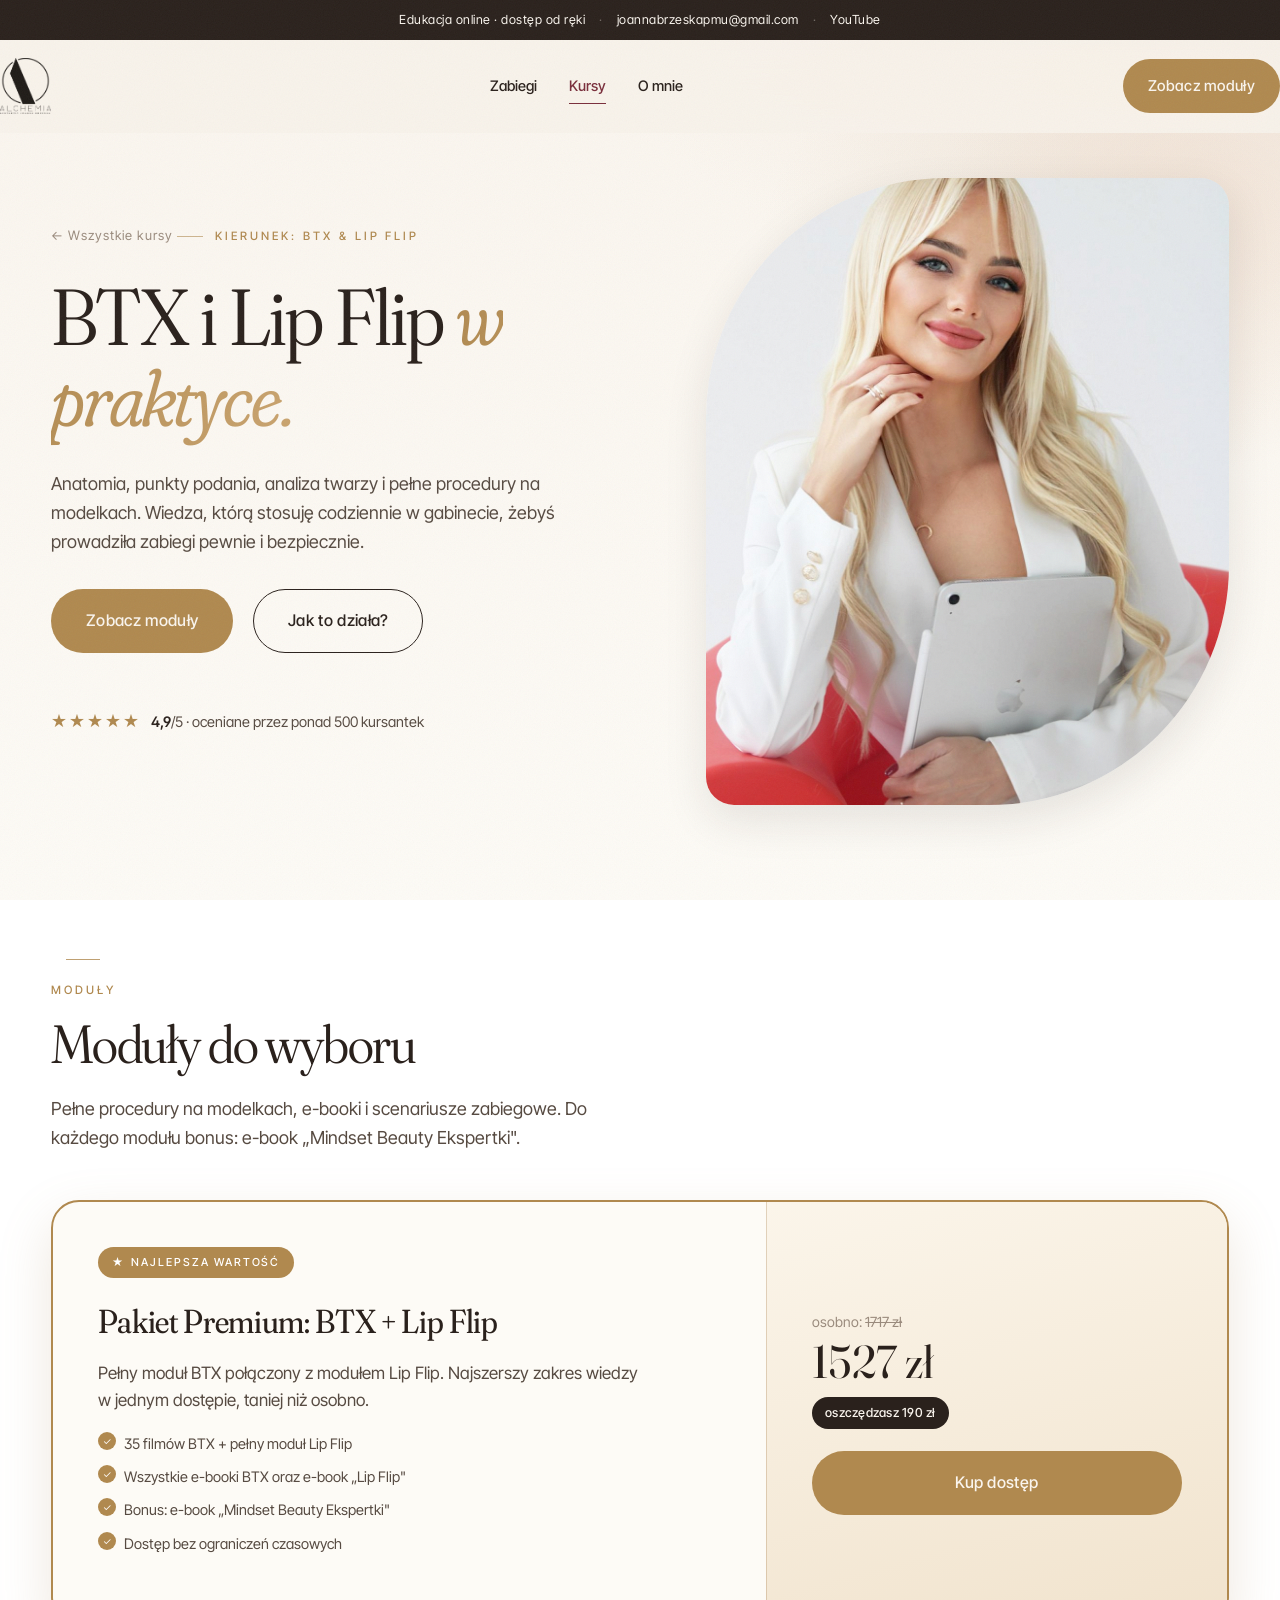
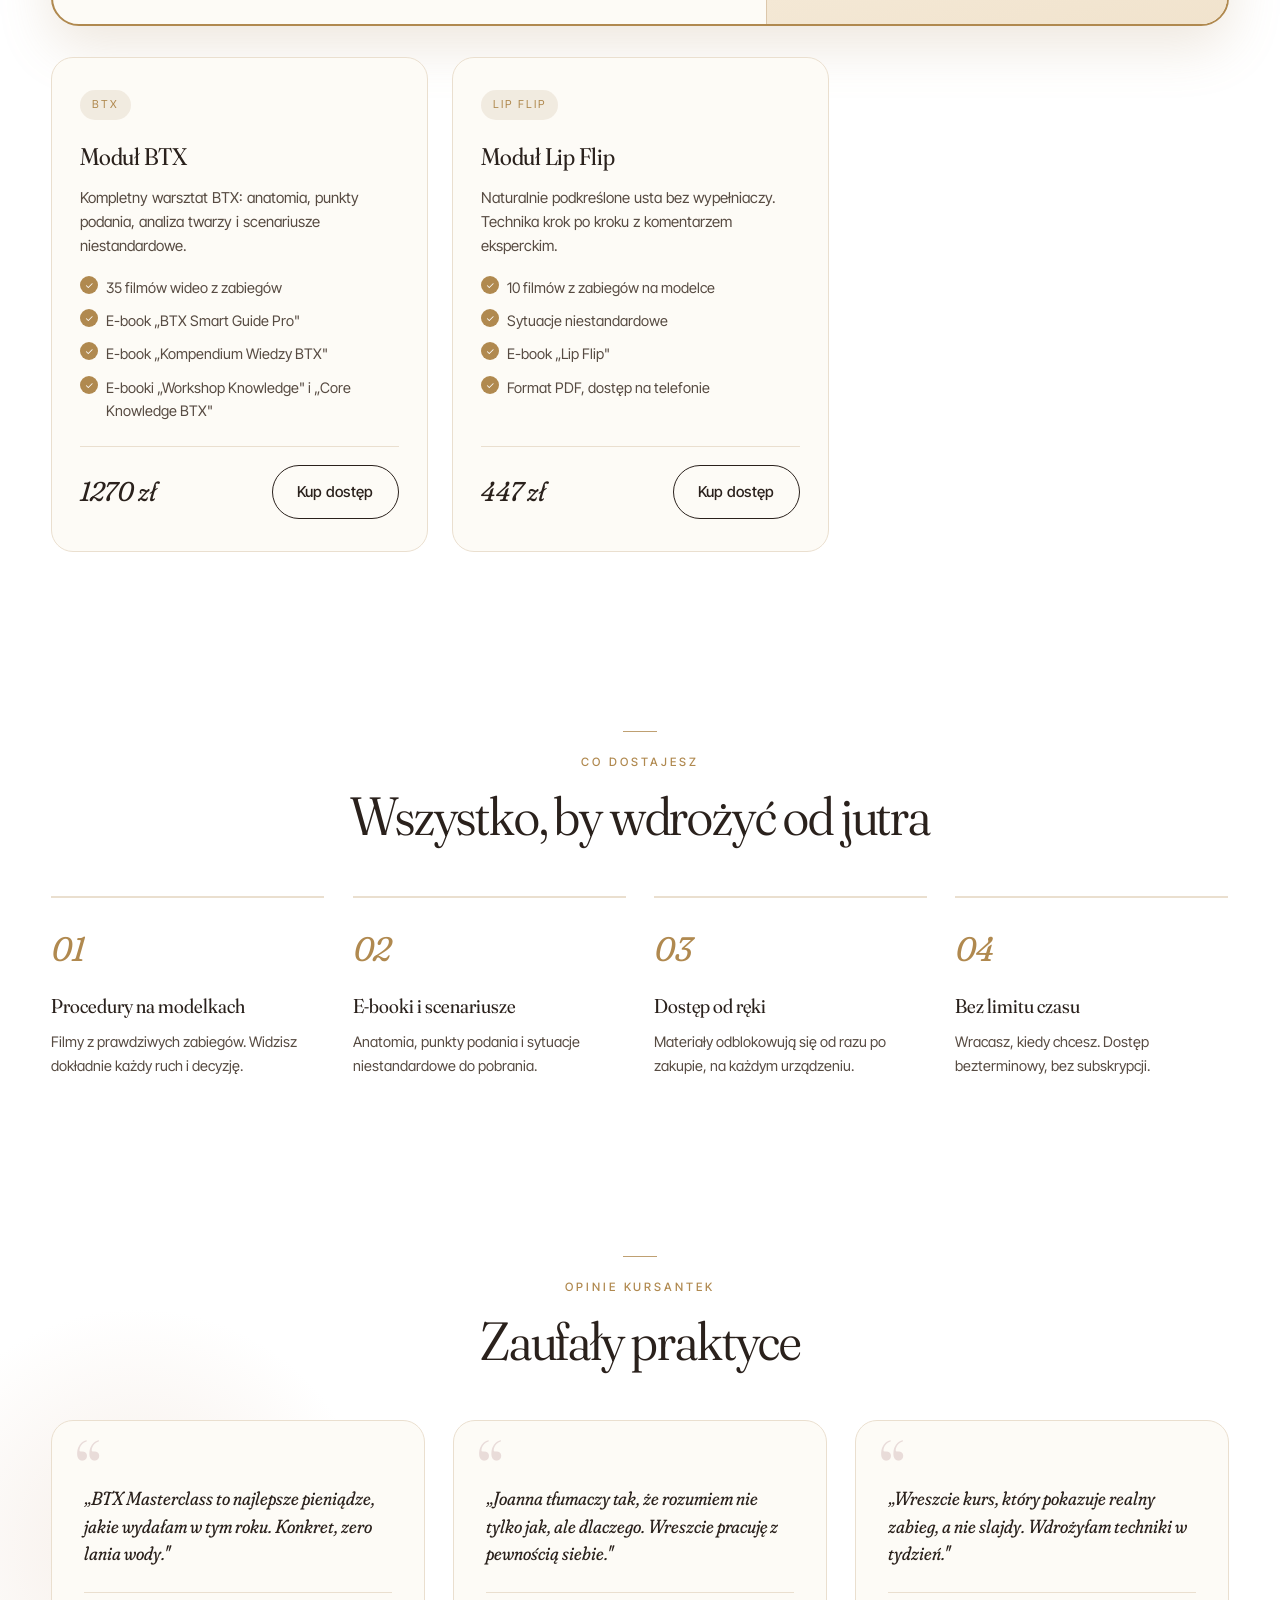
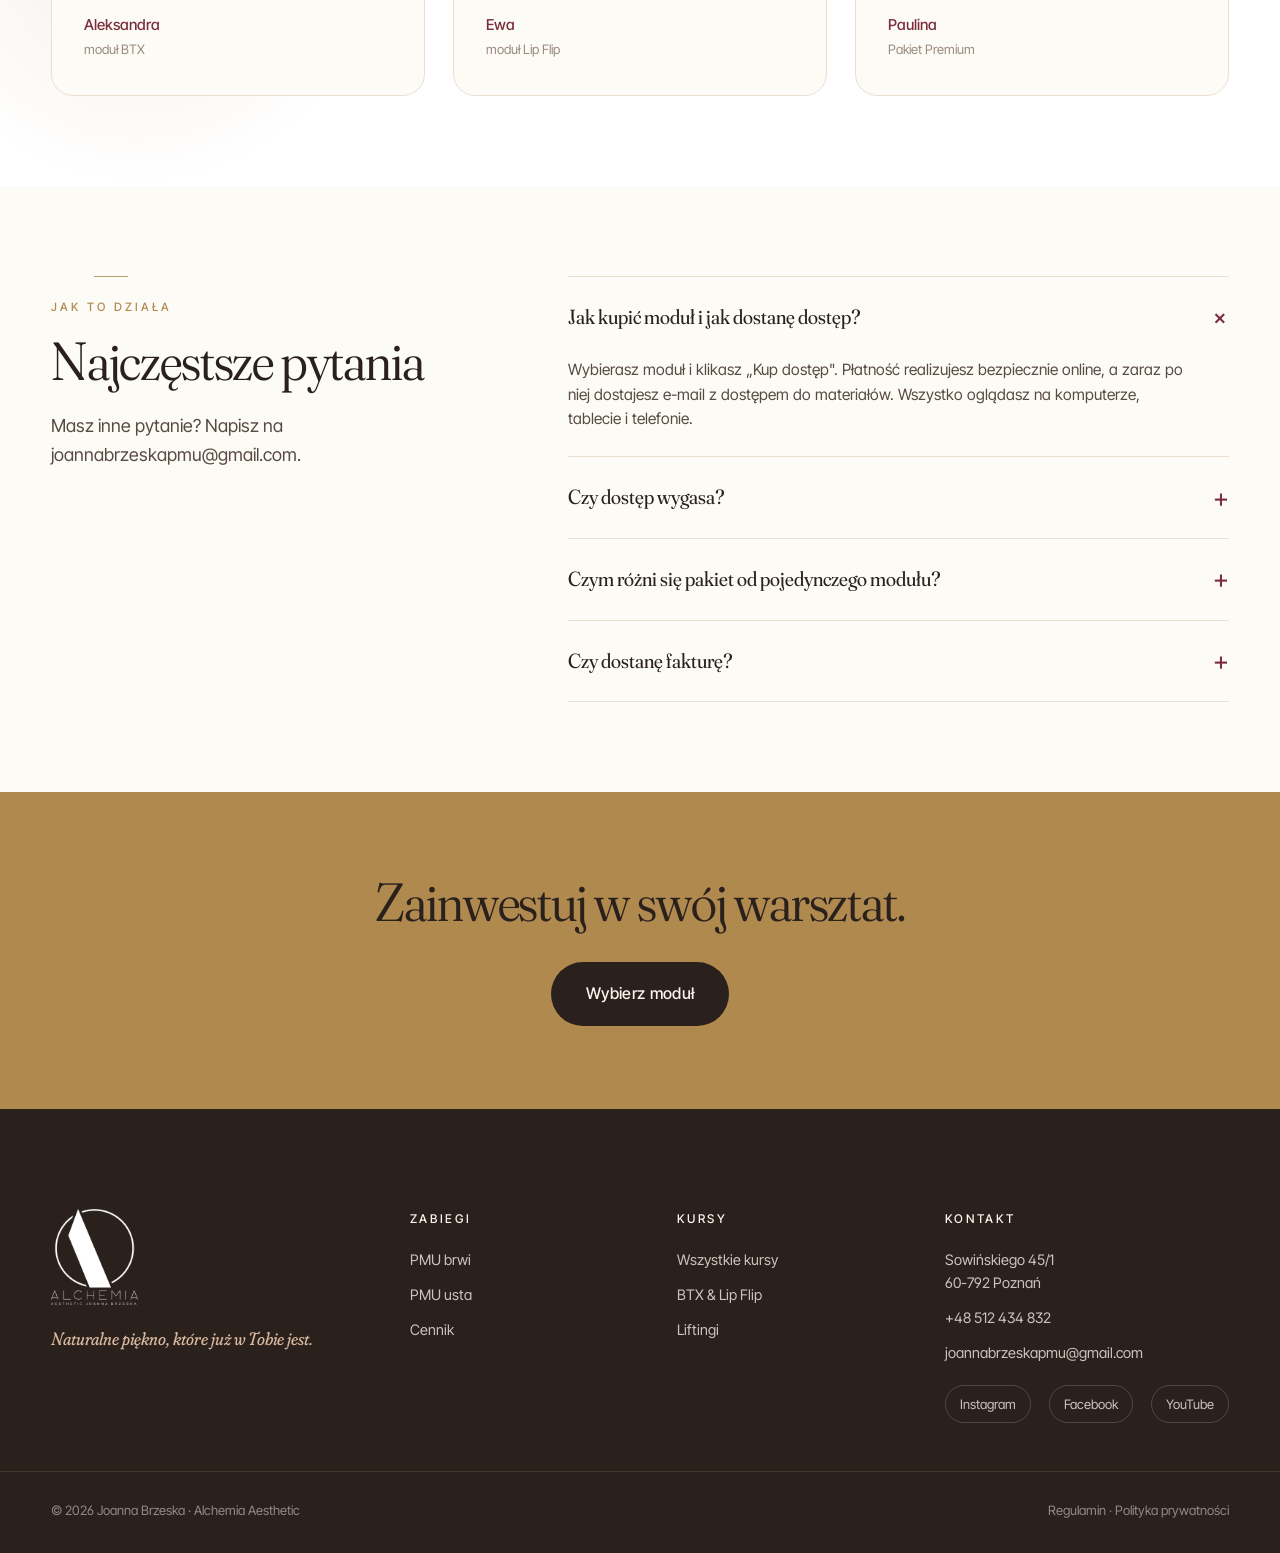
==== commit 4aeb9bc2: "Przeglad copy: naturalniejszy polski - 'Czym moge Ci pomoc' -> 'Najczesciej wybierane zabiegi' - roz" ====
--- a/kursy-btx.html
+++ b/kursy-btx.html
@@ -94,7 +94,7 @@
   <div class="container">
     <div class="section-head section-head--left reveal">
       <span class="eyebrow">Moduły</span>
-      <h2 class="display display--md">Wybierz swój zakres</h2>
+      <h2 class="display display--md">Moduły do wyboru</h2>
       <p class="lede">Pełne procedury na modelkach, e-booki i scenariusze zabiegowe. Do każdego modułu bonus: e-book „Mindset Beauty Ekspertki".</p>
     </div>
 
@@ -162,7 +162,7 @@
       <h2 class="display display--md">Wszystko, by wdrożyć od jutra</h2>
     </div>
     <div class="benefits-light__grid">
-      <div class="benefitl reveal"><span class="benefitl__num">01</span><h3>Procedury na modelkach</h3><p>Filmy z prawdziwych zabiegów, widzisz dokładnie każdy ruch i decyzję.</p></div>
+      <div class="benefitl reveal"><span class="benefitl__num">01</span><h3>Procedury na modelkach</h3><p>Filmy z prawdziwych zabiegów. Widzisz dokładnie każdy ruch i decyzję.</p></div>
       <div class="benefitl reveal"><span class="benefitl__num">02</span><h3>E-booki i scenariusze</h3><p>Anatomia, punkty podania i sytuacje niestandardowe do pobrania.</p></div>
       <div class="benefitl reveal"><span class="benefitl__num">03</span><h3>Dostęp od ręki</h3><p>Materiały odblokowują się od razu po zakupie, na każdym urządzeniu.</p></div>
       <div class="benefitl reveal"><span class="benefitl__num">04</span><h3>Bez limitu czasu</h3><p>Wracasz, kiedy chcesz. Dostęp bezterminowy, bez subskrypcji.</p></div>
--- a/styles.css
+++ b/styles.css
@@ -2256,3 +2256,77 @@
   .nav__menu::before { display: none; }
   .nav__menu a { padding: 12px 0; font-size: 16px; border-bottom: 1px solid var(--line); }
 }
+
+/* ============================================================
+   AESTHETIC REFINEMENT v2 — warmer, calmer, more editorial
+   ============================================================ */
+:root {
+  --cream:       #FAF5EE;
+  --cream-2:     #F2E8DA;
+  --paper:       #FDFBF6;
+  --graphite:    #2A211C;
+  --graphite-2:  #574B42;
+  --muted:       #9A8B7D;
+  --line:        #EADFCF;
+  --nude:        #ECD8C7;
+  --nude-2:      #D9B8A0;
+  --blush:       #ECD2CB;
+  --burgundy:    #7A2E3B;
+  --burgundy-dk: #5C1F2A;
+  --gold:        #B0894F;
+
+  --shadow-sm: 0 1px 2px rgba(42,33,28,.04), 0 6px 18px rgba(42,33,28,.05);
+  --shadow:    0 16px 44px rgba(42,33,28,.10);
+  --shadow-lg: 0 34px 84px rgba(42,33,28,.16);
+}
+
+/* type polish */
+.eyebrow { letter-spacing: 0.26em; font-size: 11.5px; }
+.display { letter-spacing: -0.022em; }
+.lede { line-height: 1.62; }
+
+/* section head: refined centred hairline above the eyebrow */
+.section-head .eyebrow { position: relative; padding-top: 22px; }
+.section-head .eyebrow::after {
+  content: "";
+  position: absolute; top: 0; left: 50%; transform: translateX(-50%);
+  width: 34px; height: 1px; background: var(--gold); opacity: .8;
+}
+.theme-kursy .section-head .eyebrow::after { background: var(--gold); }
+
+/* unify cards: softer hairline + calmer hover lift */
+.treatment-card, .price-group, .module-card, .testi, .pillar, .course-card {
+  border-radius: 22px;
+}
+.treatment-card { border-color: var(--line); }
+
+/* buttons: a touch more refined */
+.btn { letter-spacing: 0.02em; }
+.btn--lg { padding: 18px 34px; }
+
+/* hero arch: blush gradient bridges the photo with the warm palette */
+.hero__backdrop {
+  background: radial-gradient(112% 86% at 50% 26%, var(--blush) 0%, rgba(236,210,203,.42) 46%, transparent 76%);
+}
+.hero__backdrop::after { border-color: rgba(176,137,79,.32); }
+.hero__visual--portrait .hero__badge {
+  top: auto; bottom: 13%; left: -2%; right: auto;
+}
+
+/* page-hero arch corner softening for consistency */
+.page-hero__img { border-radius: 240px 28px 240px 28px; }
+
+/* Oferta: photo-light editorial cards with index numerals */
+.treatments__grid { counter-reset: tcard; }
+.treatments .treatment-card { padding: 0; background: var(--paper); border: 1px solid var(--line); }
+.treatments .treatment-card__body { counter-increment: tcard; padding: 34px 32px; }
+.treatments .treatment-card__body::before {
+  content: counter(tcard, decimal-leading-zero);
+  display: block;
+  font-family: var(--ff-display); font-style: italic;
+  font-variation-settings: "opsz" 144, "SOFT" 100;
+  font-size: 24px; line-height: 1; color: var(--gold);
+  margin-bottom: 18px;
+}
+.treatments .treatment-card__body h3 { font-size: 23px; }
+.treatments .treatment-card:hover { box-shadow: 0 22px 56px rgba(122,46,59,.12); }
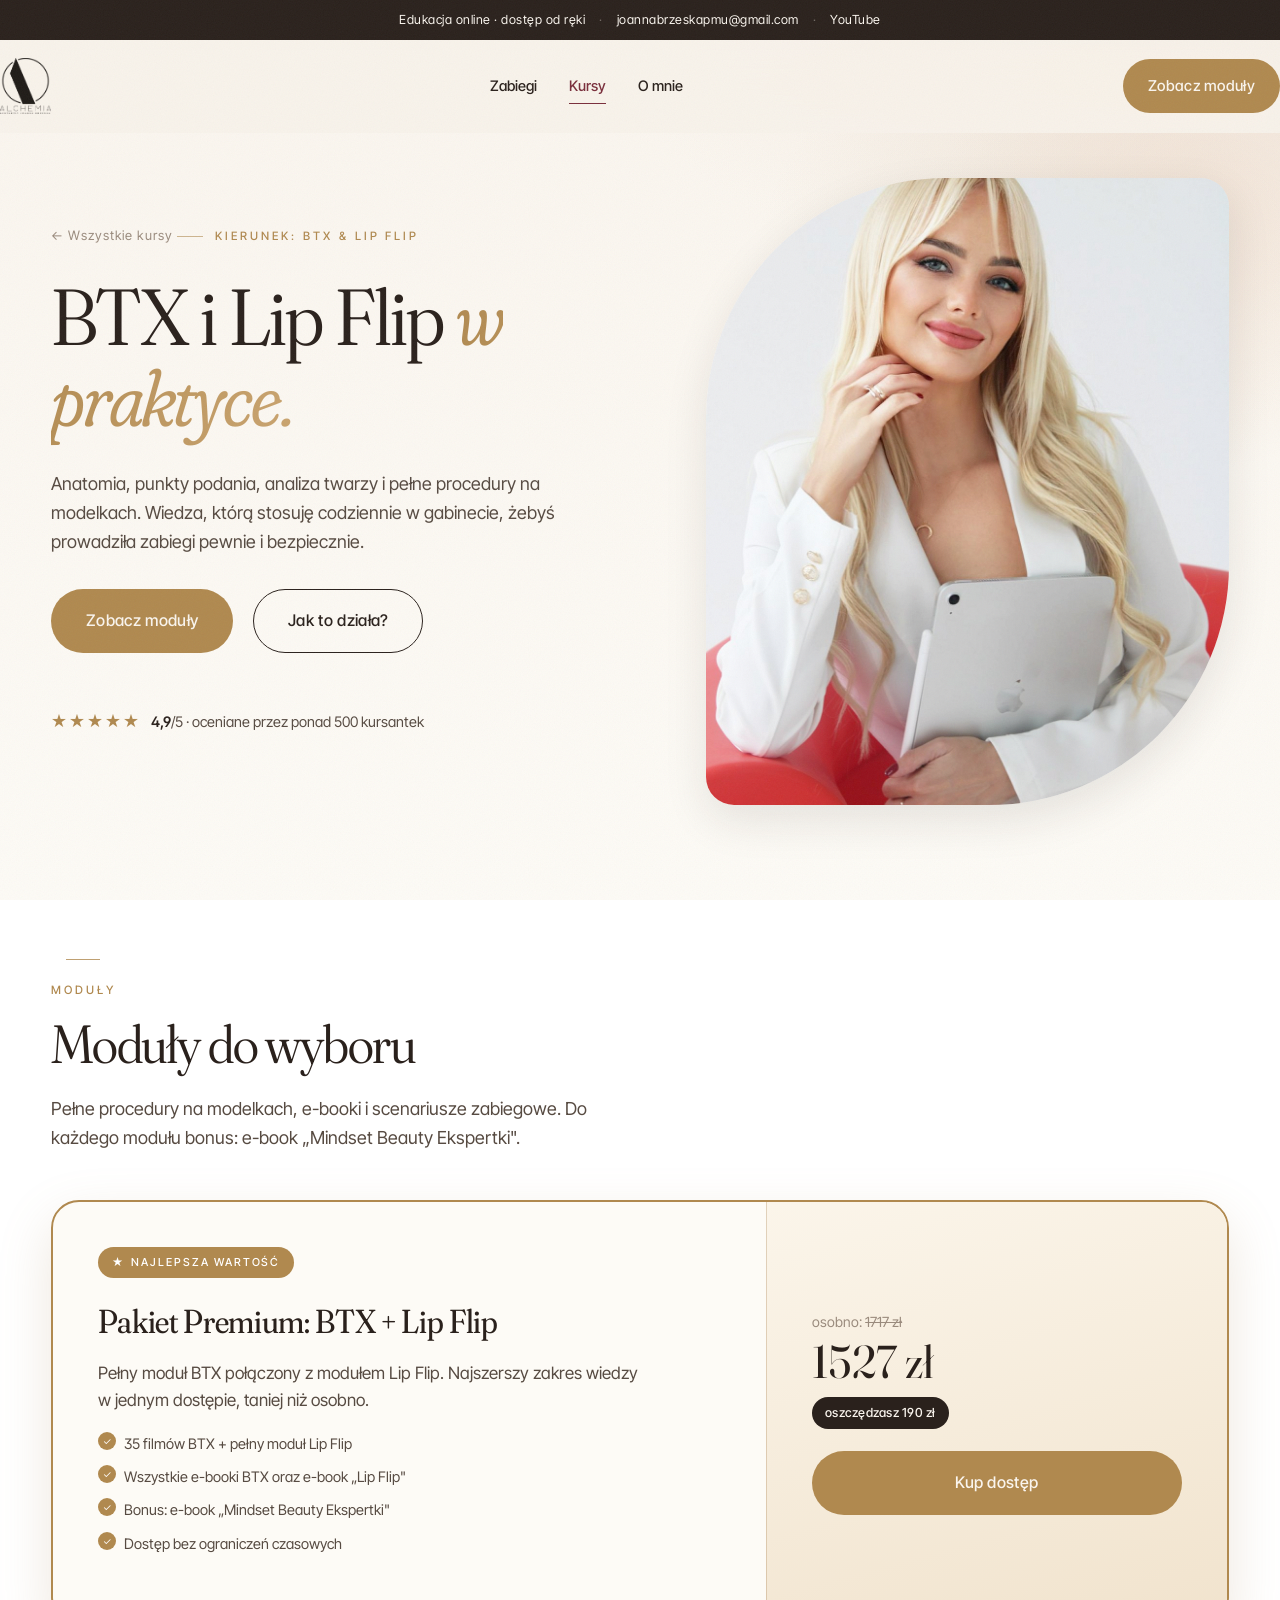
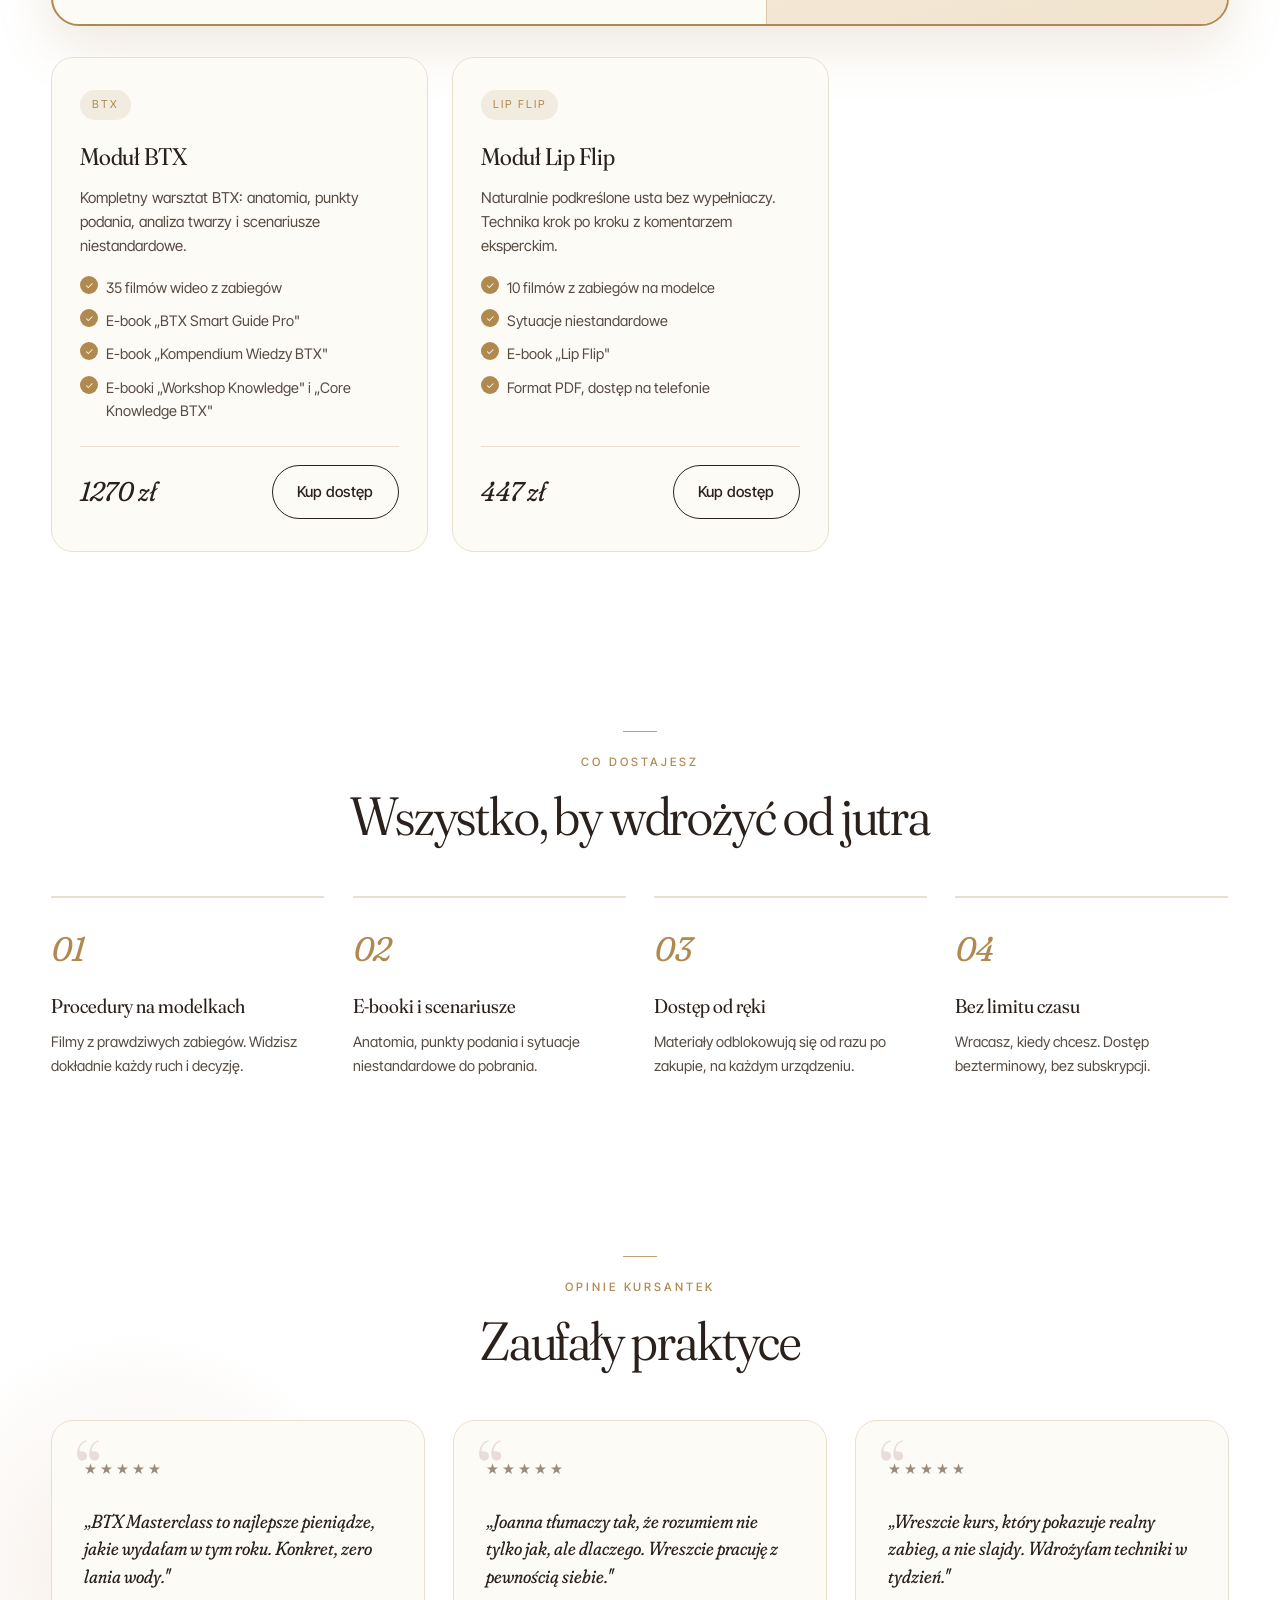
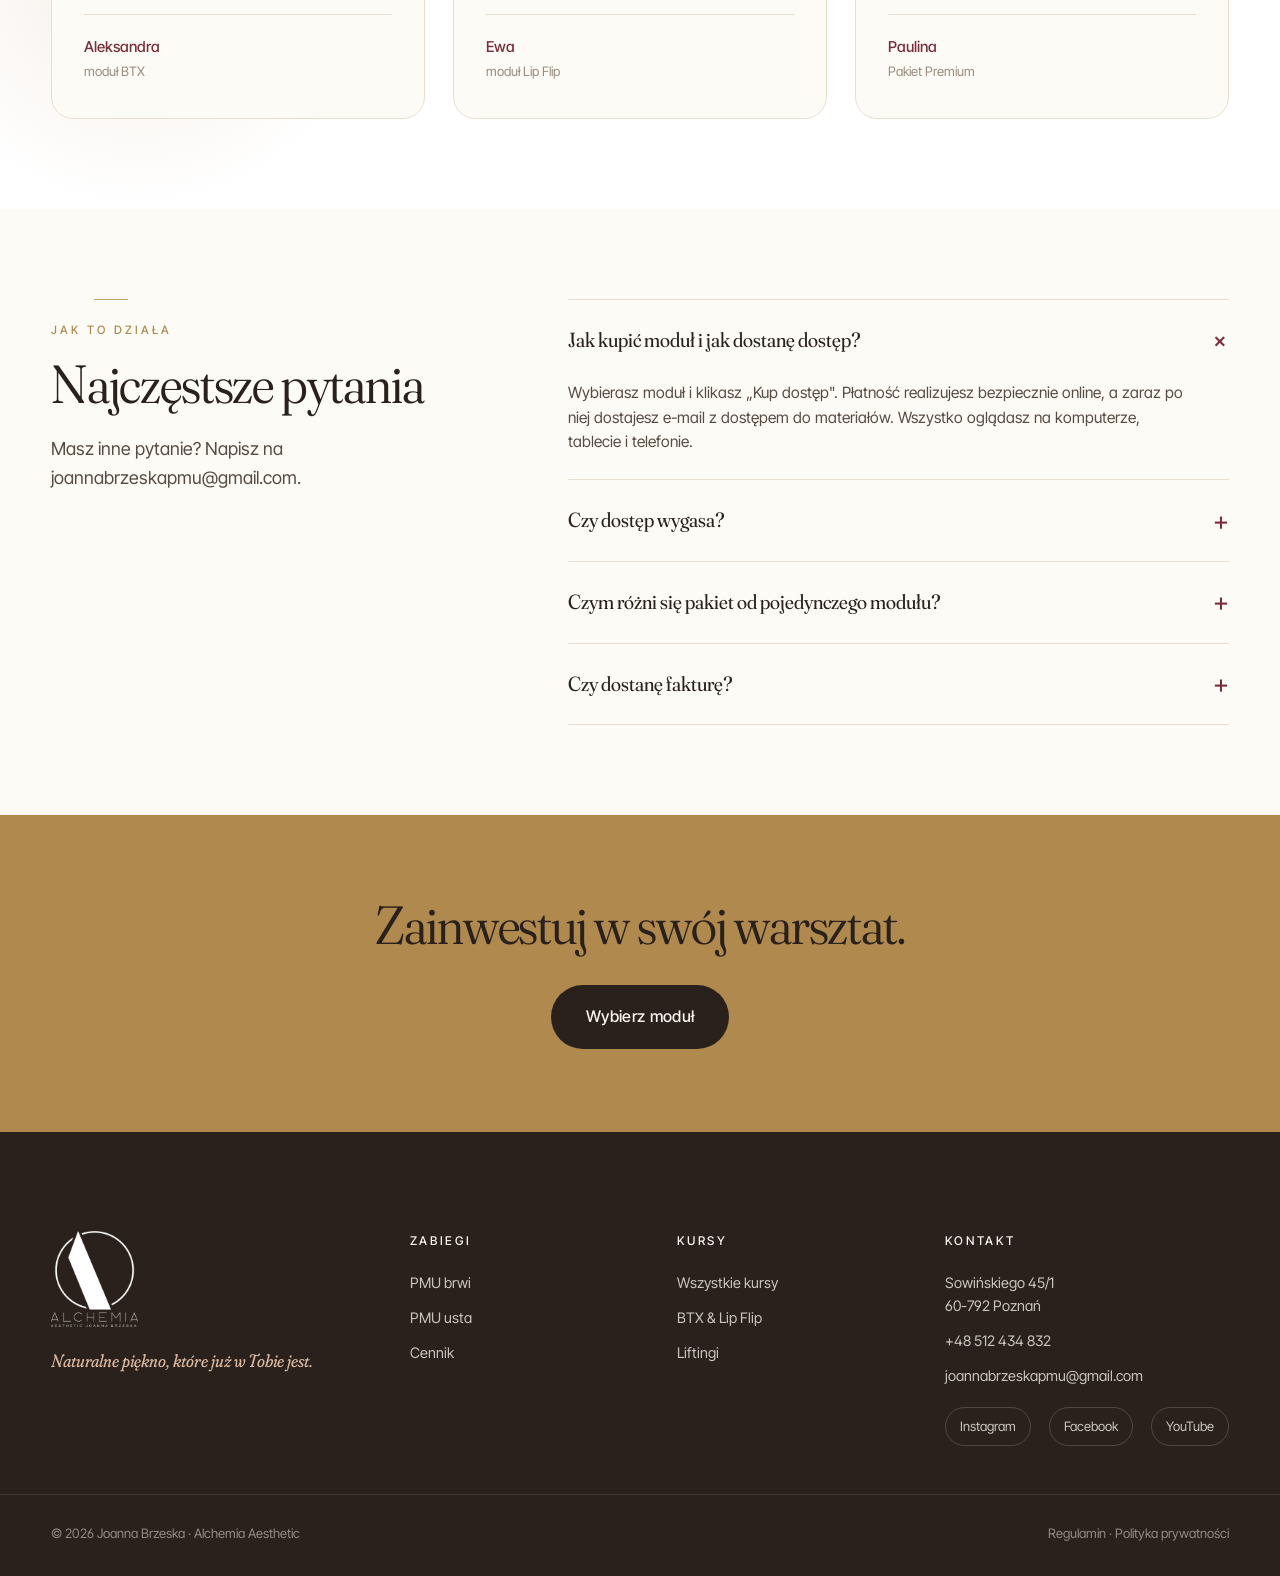
==== commit 69a92027: "Iteracja estetyczna v3: kompozycja hero, gwiazdki opinii, spojnosc - hero: powiekszony luk obejmujac" ====
--- a/kursy-btx.html
+++ b/kursy-btx.html
@@ -179,14 +179,17 @@
     </div>
     <div class="testimonials__grid">
       <blockquote class="testi reveal">
+        <span class="testi__stars" aria-hidden="true">★★★★★</span>
         <p>„BTX Masterclass to najlepsze pieniądze, jakie wydałam w tym roku. Konkret, zero lania wody."</p>
         <footer><strong>Aleksandra</strong><span>moduł BTX</span></footer>
       </blockquote>
       <blockquote class="testi reveal">
+        <span class="testi__stars" aria-hidden="true">★★★★★</span>
         <p>„Joanna tłumaczy tak, że rozumiem nie tylko jak, ale dlaczego. Wreszcie pracuję z pewnością siebie."</p>
         <footer><strong>Ewa</strong><span>moduł Lip Flip</span></footer>
       </blockquote>
       <blockquote class="testi reveal">
+        <span class="testi__stars" aria-hidden="true">★★★★★</span>
         <p>„Wreszcie kurs, który pokazuje realny zabieg, a nie slajdy. Wdrożyłam techniki w tydzień."</p>
         <footer><strong>Paulina</strong><span>Pakiet Premium</span></footer>
       </blockquote>
--- a/styles.css
+++ b/styles.css
@@ -2330,3 +2330,15 @@
 }
 .treatments .treatment-card__body h3 { font-size: 23px; }
 .treatments .treatment-card:hover { box-shadow: 0 22px 56px rgba(122,46,59,.12); }
+
+/* ---- Hero composition refine v3 (desktop) ---- */
+@media (min-width: 1025px) {
+  .hero__visual--portrait { justify-content: flex-end; align-items: flex-end; height: clamp(500px, 53vw, 680px); }
+  .hero__backdrop { left: auto; right: -3%; transform: none; width: min(112%, 540px); height: 100%; }
+  .hero__portrait { height: 113%; max-width: none; }
+  .hero__visual--portrait .hero__badge { left: 4%; right: auto; bottom: 17%; }
+}
+
+/* ---- testimonial star rating + numeral consistency ---- */
+.testi__stars { display: block; color: var(--gold); letter-spacing: 3px; font-size: 14px; margin-bottom: 14px; position: relative; z-index: 1; }
+.step__num { color: var(--gold); }
